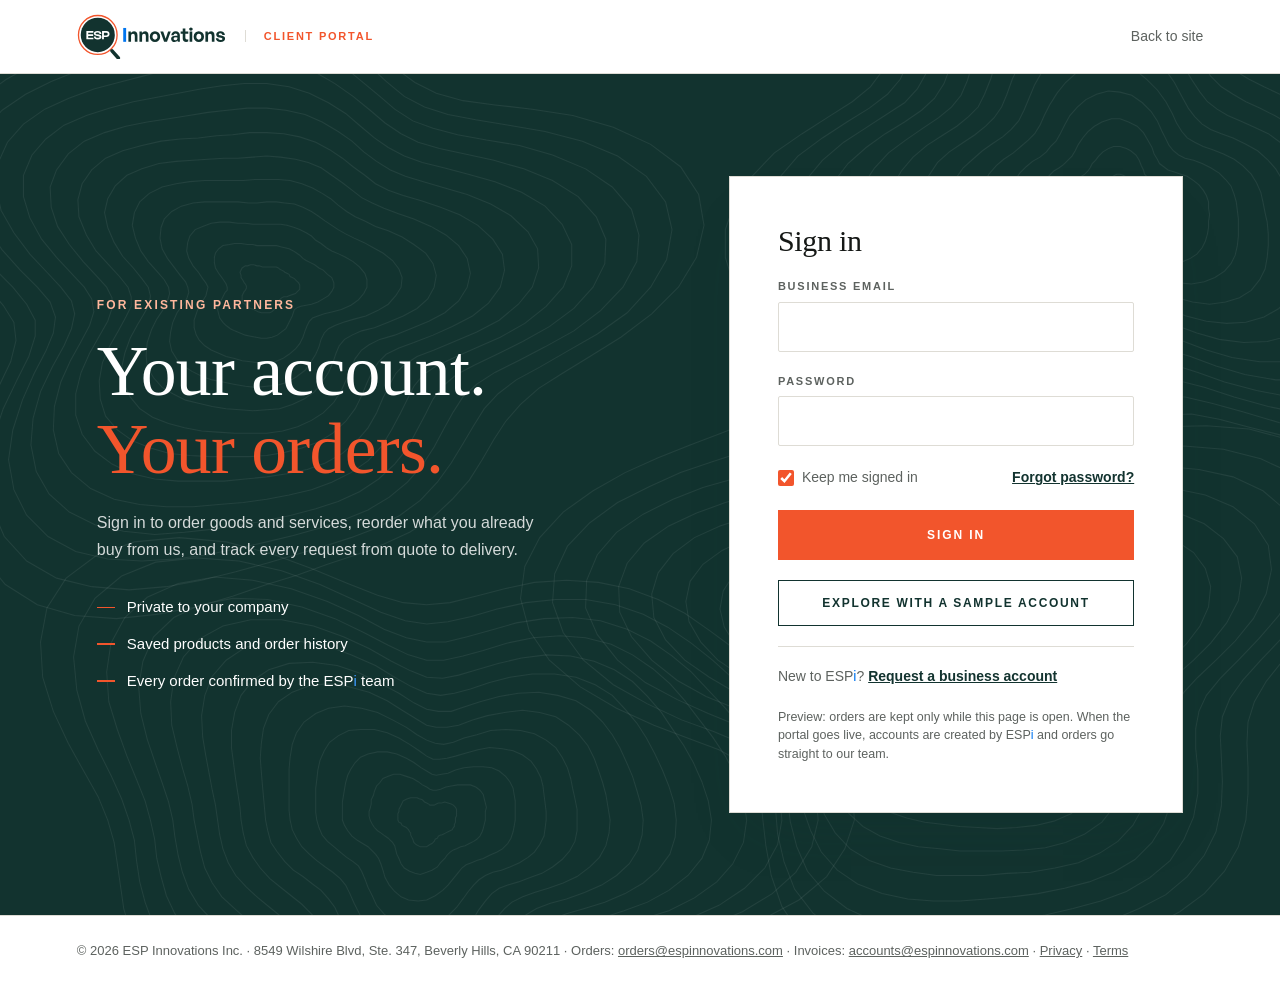
==== portal.html @ 55fbc507 "ESP Innovations Inc. website" ====
<!doctype html>
<html lang="en">
<head>
<meta charset="utf-8">
<meta name="viewport" content="width=device-width, initial-scale=1">
<title>Client Portal — ESP Innovations Inc.</title>
<meta name="description" content="Sign in to your ESP Innovations business account to place orders for goods and services and reorder products you already buy.">
<meta name="robots" content="noindex">
<link rel="preconnect" href="https://api.fontshare.com" crossorigin>
<link href="https://api.fontshare.com/v2/css?f[]=zodiak@400,700&f[]=switzer@400,500,600&display=swap" rel="stylesheet">
<link rel="stylesheet" href="style.css">
<link rel="stylesheet" href="portal.css">
<link rel="icon" type="image/svg+xml" href="assets/brand/icon.svg">
</head>
<body class="pp">
<a class="skip" href="#pp-main">Skip to content</a>

<header class="pp-header">
  <a href="index.html" class="brand" aria-label="ESP Innovations Inc. home"><img src="assets/brand/logo-dark.svg" alt="ESP Innovations" width="160" height="50"></a>
  <span class="pp-badge">Client portal</span>
  <div class="pp-head-right">
    <span class="pp-who" id="pp-who" hidden></span>
    <a href="index.html" class="pp-back">Back to site</a>
    <button type="button" class="pp-signout" id="pp-signout" hidden>Sign out</button>
  </div>
</header>

<main id="pp-main">

<!-- SIGN IN -->
<section class="pp-auth topo" id="pp-auth" hidden>
  <div class="pp-auth-inner">
    <div class="pp-auth-copy">
      <p class="eyebrow light">For existing partners</p>
      <h1>Your account.<br><em>Your orders.</em></h1>
      <p>Sign in to order goods and services, reorder what you already buy from us, and track every request from quote to delivery.</p>
      <ul class="pp-auth-ticks">
        <li>Private to your company</li><li>Saved products and order history</li><li><span>Every order confirmed by the <span class="espi">ESP<span>i</span></span> team</span></li>
      </ul>
    </div>
    <form class="portal-card" id="pp-signin" novalidate>
      <h2 class="pp-card-title">Sign in</h2>
      <div class="pfield"><label for="pp-email">Business email</label><input id="pp-email" type="email" autocomplete="username" required></div>
      <div class="pfield"><label for="pp-pass">Password</label><input id="pp-pass" type="password" autocomplete="current-password" required></div>
      <div class="pc-row"><label class="pc-check"><input type="checkbox" checked> Keep me signed in</label><a href="mailto:orders@espinnovations.com?subject=Client%20portal%20password%20reset">Forgot password?</a></div>
      <button class="btn pc-btn" type="submit">Sign in</button>
      <p class="form-status pc-status" role="status" aria-live="polite"></p>
      <button type="button" class="pp-demo" id="pp-demo">Explore with a sample account</button>
      <p class="pc-new">New to <span class="espi">ESP<span>i</span></span>? <a href="index.html#contact">Request a business account</a></p>
      <p class="pp-note">Preview: orders are kept only while this page is open. When the portal goes live, accounts are created by <span class="espi">ESP<span>i</span></span> and orders go straight to our team.</p>
    </form>
  </div>
</section>

<!-- DASHBOARD -->
<div class="pp-app" id="pp-app" hidden>
  <nav class="pp-tabs" aria-label="Portal sections">
    <button type="button" data-tab="overview" aria-current="page">Overview</button>
    <button type="button" data-tab="order">New order</button>
    <button type="button" data-tab="reorder">Reorder</button>
    <button type="button" data-tab="history">Order history</button>
    <button type="button" data-tab="account">Company profile</button>
    <button type="button" data-tab="payment">Payment methods</button>
    <button type="button" data-tab="cart" class="pp-cart-tab">Order request <span class="pp-count" id="pp-count">0</span></button>
  </nav>

  <div class="pp-panels">
    <!-- OVERVIEW -->
    <section class="pp-panel" data-panel="overview">
      <p class="eyebrow">Welcome back</p>
      <h1 class="pp-h" id="pp-hello">Hello.</h1>
      <p class="pp-sub" id="pp-sample-note" hidden>You&rsquo;re viewing a sample account. The company, orders and statuses are examples to show how the portal works.</p>
      <div class="pp-stats">
        <div><span id="st-open">0</span><p>Open orders</p></div>
        <div><span id="st-total">0</span><p>Orders placed</p></div>
        <div><span id="st-items">0</span><p>Products on file</p></div>
      </div>
      <div class="pp-quick">
        <button type="button" class="pp-q" data-go="order"><b>Place a new order</b><span>Goods and services</span></button>
        <button type="button" class="pp-q" data-go="reorder"><b>Reorder products</b><span>From what you already buy</span></button>
        <button type="button" class="pp-q" data-go="history"><b>Track orders</b><span>Status from quote to delivery</span></button>
        <button type="button" class="pp-q" data-go="payment"><b>Payment methods</b><span>Cards, ACH, net terms, wire</span></button>
      </div>
      <h2 class="pp-h2">Recent orders</h2>
      <div id="pp-recent"></div>
    </section>

    <!-- NEW ORDER -->
    <section class="pp-panel" data-panel="order" hidden>
      <p class="eyebrow">New order</p>
      <h1 class="pp-h">Order goods &amp; services</h1>
      <p class="pp-sub">Add items to your order request. Pricing is quoted to your account for each order, so you&rsquo;ll get a confirmed quote before anything goes into production.</p>
      <div class="pp-filter" role="tablist" aria-label="Catalog">
        <button type="button" role="tab" data-cat="goods" aria-selected="true">Goods</button>
        <button type="button" role="tab" data-cat="services" aria-selected="false">Services</button>
      </div>
      <div class="pp-catalog" id="pp-catalog"></div>
    </section>

    <!-- REORDER -->
    <section class="pp-panel" data-panel="reorder" hidden>
      <p class="eyebrow">Reorder</p>
      <h1 class="pp-h">Products you buy from us</h1>
      <p class="pp-sub">Everything you&rsquo;ve ordered before, with your last quantity and options. Adjust the quantity and add it to a new order request.</p>
      <div id="pp-reorder"></div>
    </section>

    <!-- HISTORY -->
    <section class="pp-panel" data-panel="history" hidden>
      <p class="eyebrow">Order history</p>
      <h1 class="pp-h">Your orders</h1>
      <p class="pp-sub">Repeat any past order in one click, then review it before sending.</p>
      <div id="pp-history"></div>
    </section>

    <!-- ACCOUNT -->
    <section class="pp-panel" data-panel="account" hidden>
      <p class="eyebrow">Company profile</p>
      <h1 class="pp-h">Account details</h1>
      <p class="pp-sub">Used on every order request. Only your company and the <span class="espi">ESP<span>i</span></span> team can see this.</p>
      <form class="pp-form" id="pp-profile" novalidate>
        <div class="pfield"><label for="pf-company">Company name</label><input id="pf-company" autocomplete="organization" required></div>
        <div class="pfield"><label for="pf-contact">Contact name</label><input id="pf-contact" autocomplete="name"></div>
        <div class="pfield"><label for="pf-email">Email</label><input id="pf-email" type="email" autocomplete="email" required></div>
        <div class="pfield"><label for="pf-phone">Phone</label><input id="pf-phone" type="tel" autocomplete="tel"></div>
        <div class="pfield pf-wide"><label for="pf-ship">Ship-to address</label><textarea id="pf-ship" rows="3" autocomplete="street-address"></textarea></div>
        <div class="pfield pf-wide"><label for="pf-bill">Billing notes (terms, PO requirements)</label><textarea id="pf-bill" rows="2"></textarea></div>
        <button class="btn" type="submit">Save profile</button>
        <p class="form-status pp-ok" role="status" aria-live="polite"></p>
      </form>
    </section>


    <!-- PAYMENT METHODS -->
    <section class="pp-panel" data-panel="payment" hidden>
      <p class="eyebrow">Payment methods</p>
      <h1 class="pp-h">How your company pays</h1>
      <p class="pp-sub">Save the payment methods your company uses, choose a default, and pick one each time you place an order. Nothing is charged when you send an order request; we charge or invoice only after you approve the quote.</p>
      <div class="pm-secure" role="note">
        <svg viewBox="0 0 24 24" width="22" height="22" aria-hidden="true"><path d="M6 10V7a6 6 0 0 1 12 0v3M5 10h14v11H5z" fill="none" stroke="currentColor" stroke-width="1.6"/></svg>
        <p><b>Secure by design.</b> Card and bank details are encrypted and stored by a PCI-compliant payment processor, not on <span class="espi">ESP<span>i</span></span>&rsquo;s servers. Only the last four digits are ever shown, and your security code is never stored.</p>
      </div>
      <div id="pm-list" class="pm-list"></div>

      <h2 class="pp-h2">Add a payment method</h2>
      <div class="pm-types" role="tablist" aria-label="Payment type">
        <button type="button" role="tab" data-pmtype="card" aria-selected="true">Company card</button>
        <button type="button" role="tab" data-pmtype="ach" aria-selected="false">Bank account (ACH)</button>
        <button type="button" role="tab" data-pmtype="terms" aria-selected="false">Net terms (invoice)</button>
        <button type="button" role="tab" data-pmtype="wire" aria-selected="false">Wire transfer</button>
      </div>

      <form class="pp-form pm-form" id="pm-card" data-pmtype="card" novalidate>
        <div class="pfield pf-wide"><label for="cc-name">Name on card</label><input id="cc-name" autocomplete="cc-name" required></div>
        <div class="pfield pf-wide"><label for="cc-num">Card number</label><input id="cc-num" inputmode="numeric" autocomplete="cc-number" placeholder="1234 1234 1234 1234" maxlength="23" required><span class="pm-brand" id="cc-brand" aria-live="polite"></span></div>
        <div class="pfield"><label for="cc-exp">Expiry (MM/YY)</label><input id="cc-exp" inputmode="numeric" autocomplete="cc-exp" placeholder="MM/YY" maxlength="5" required></div>
        <div class="pfield"><label for="cc-cvc">Security code</label><input id="cc-cvc" inputmode="numeric" autocomplete="cc-csc" placeholder="CVC" maxlength="4" required></div>
        <div class="pfield"><label for="cc-zip">Billing ZIP code</label><input id="cc-zip" inputmode="numeric" autocomplete="postal-code" maxlength="10" required></div>
        <div class="pfield"><label for="cc-label">Nickname (optional)</label><input id="cc-label" placeholder="e.g. Purchasing card"></div>
        <label class="pm-check pf-wide"><input type="checkbox" id="cc-default"> Make this the default for new orders</label>
        <button class="btn" type="submit">Save card</button>
        <p class="form-status pp-ok" role="status" aria-live="polite"></p>
      </form>

      <form class="pp-form pm-form" id="pm-ach" data-pmtype="ach" novalidate hidden>
        <div class="pfield pf-wide"><label for="ach-holder">Account holder (company name)</label><input id="ach-holder" autocomplete="organization" required></div>
        <div class="pfield"><label for="ach-bank">Bank name</label><input id="ach-bank" required></div>
        <div class="pfield"><label for="ach-type">Account type</label><select id="ach-type"><option>Business checking</option><option>Business savings</option></select></div>
        <div class="pfield"><label for="ach-routing">Routing number</label><input id="ach-routing" inputmode="numeric" maxlength="9" placeholder="9 digits" required></div>
        <div class="pfield"><label for="ach-acct">Account number</label><input id="ach-acct" inputmode="numeric" maxlength="17" required></div>
        <label class="pm-check pf-wide"><input type="checkbox" id="ach-auth" required> I&rsquo;m authorized to use this account, and I authorize ESP Innovations Inc. to debit it for orders I approve.</label>
        <label class="pm-check pf-wide"><input type="checkbox" id="ach-default"> Make this the default for new orders</label>
        <button class="btn" type="submit">Save bank account</button>
        <p class="form-status pp-ok" role="status" aria-live="polite"></p>
      </form>

      <form class="pp-form pm-form" id="pm-terms" data-pmtype="terms" novalidate hidden>
        <p class="pp-fine">Ask to be invoiced on payment terms. Our accounts team reviews each request and confirms the terms with you in writing.</p>
        <div class="pfield"><label for="nt-ap">Accounts payable email</label><input id="nt-ap" type="email" autocomplete="email" required></div>
        <div class="pfield"><label for="nt-terms">Terms requested</label><select id="nt-terms"><option>Net 15</option><option>Net 30</option><option>Net 45</option><option>Net 60</option></select></div>
        <div class="pfield"><label for="nt-tax">Tax ID / EIN (optional)</label><input id="nt-tax"></div>
        <div class="pfield"><label for="nt-po">PO required on invoices?</label><select id="nt-po"><option>Yes</option><option>No</option></select></div>
        <button class="btn" type="submit">Request net terms</button>
        <p class="form-status pp-ok" role="status" aria-live="polite"></p>
      </form>

      <form class="pp-form pm-form" id="pm-wire" data-pmtype="wire" novalidate hidden>
        <p class="pp-fine">Pay each order by bank wire. We send verified wire instructions with your invoice; we never change wire details by email, so always confirm with us by phone before sending funds to new instructions.</p>
        <div class="pfield pf-wide"><label for="wr-ap">Remittance contact email</label><input id="wr-ap" type="email" autocomplete="email" required></div>
        <label class="pm-check pf-wide"><input type="checkbox" id="wr-default"> Make this the default for new orders</label>
        <button class="btn" type="submit">Save wire transfer</button>
        <p class="form-status pp-ok" role="status" aria-live="polite"></p>
      </form>
      <p class="pp-fine pm-preview-note">Preview portal: card and bank numbers you enter here are checked in your browser and then discarded. Only the type and last four digits are kept, and only until you sign out.</p>
    </section>

    <!-- CART -->
    <section class="pp-panel" data-panel="cart" hidden>
      <p class="eyebrow">Order request</p>
      <h1 class="pp-h">Review &amp; send</h1>
      <div id="pp-cart"></div>
      <form class="pp-form" id="pp-checkout" novalidate hidden>
        <div class="pfield"><label for="ck-po">Your PO number (optional)</label><input id="ck-po"></div>
        <div class="pfield"><label for="ck-date">Requested delivery date</label><input id="ck-date" type="date"></div>
        <div class="pfield pf-wide"><label for="ck-ship">Ship to</label><textarea id="ck-ship" rows="3"></textarea></div>
        <fieldset class="pf-wide pm-pick"><legend>Payment method</legend><div id="ck-pay"></div></fieldset>
        <div class="pfield pf-wide"><label for="ck-notes">Notes for the <span class="espi">ESP<span>i</span></span> team</label><textarea id="ck-notes" rows="3" placeholder="Packaging, branding, timing, certifications needed&hellip;"></textarea></div>
        <button class="btn" type="submit">Send order request</button>
        <p class="pp-fine">The <span class="espi">ESP<span>i</span></span> team reviews every request and replies with a confirmed quote and timeline. Your payment method is used only after you approve the quote. Your email app will open so the request also reaches orders@espinnovations.com.</p>
      </form>
    </section>
  </div>
</div>

</main>

<div class="pp-toast" id="pp-toast" role="status" aria-live="polite"></div>

<footer class="pp-foot">
  <p>&copy; <span id="year">2026</span> ESP Innovations Inc. &middot; 8549 Wilshire Blvd, Ste. 347, Beverly Hills, CA 90211 &middot; Orders: <a href="mailto:orders@espinnovations.com">orders@espinnovations.com</a> &middot; Invoices: <a href="mailto:accounts@espinnovations.com">accounts@espinnovations.com</a> &middot; <a href="privacy.html">Privacy</a> &middot; <a href="terms.html">Terms</a></p>
</footer>

<script src="portal.js" defer></script>
</body>
</html>
---- style.css ----
:root{
  --green:#12332f; --green-2:#0d2724; --ochre:#8a6a1f; --accent:#f2552c; --accent-ink:#d9431d;
  --ink:#151816; --muted:#5d625f; --paper:#f4f3ef; --white:#fff; --line:#dedcd5;
  --serif:'Zodiak', Georgia, serif; --sans:'Switzer', 'Helvetica Neue', Arial, sans-serif;
  --gut:clamp(20px,6vw,96px); --pad:clamp(72px,10vw,150px);
}
*{box-sizing:border-box;margin:0;padding:0}
html{scroll-behavior:smooth}
body{font-family:var(--sans);font-size:16px;line-height:1.65;color:var(--ink);background:var(--white);-webkit-font-smoothing:antialiased;overflow-x:hidden}
img{display:block;max-width:100%;height:auto}
a{color:inherit}
h1,h2,h3{font-family:var(--serif);font-weight:400;line-height:1.08;letter-spacing:-.01em}
em{font-style:normal;color:var(--accent)}
.skip{position:absolute;left:-999px;top:0;background:var(--accent);color:#fff;padding:10px 16px;z-index:200}
.skip:focus{left:10px}
:focus-visible{outline:2px solid var(--accent);outline-offset:3px}
.wrap{max-width:1240px;margin:0 auto;padding:0 var(--gut)}
.eyebrow{font-size:12px;font-weight:600;letter-spacing:.18em;text-transform:uppercase;color:var(--accent);margin-bottom:18px}
.eyebrow.light{color:#ffb79c}
.eyebrow.center{text-align:center}
.ghost-num{font-family:var(--sans);font-weight:600;font-size:clamp(90px,14vw,200px);line-height:.8;color:rgba(0,0,0,.05);position:absolute;pointer-events:none;user-select:none}
.ghost-num.light{color:rgba(255,255,255,.06)}
.topo{background-color:var(--green);background-image:url(assets/topo.svg);background-size:cover;color:#fff}
.topo-ochre{background-color:var(--ochre)}

/* header */
.site-header{position:fixed;inset:0 0 auto 0;z-index:60;display:flex;align-items:center;justify-content:space-between;gap:24px;padding:22px var(--gut);color:#fff;transition:background .3s, padding .3s, color .3s}
.site-header.scrolled{background:rgba(255,255,255,.96);color:var(--ink);padding-top:14px;padding-bottom:14px;box-shadow:0 1px 0 var(--line)}
.site-header.menu-open{background:transparent;color:#fff;box-shadow:none}
.brand{display:flex;align-items:center;gap:12px;text-decoration:none}
.brand-mark{font-family:var(--serif);font-weight:700;font-size:30px;color:var(--accent);letter-spacing:-.02em;line-height:1}
.brand-sub{font-size:11px;line-height:1.3;letter-spacing:.02em;opacity:.85}
.header-meta{font-size:12px;letter-spacing:.06em;opacity:.8;margin-right:auto;margin-left:clamp(16px,5vw,80px)}
.menu-btn{background:none;border:0;color:inherit;font:600 12px var(--sans);letter-spacing:.18em;text-transform:uppercase;display:flex;align-items:center;gap:12px;cursor:pointer;min-height:44px;padding:0 4px}
.menu-btn i{width:22px;height:10px;border-top:1.5px solid currentColor;border-bottom:1.5px solid currentColor;transition:transform .3s}
.menu-btn[aria-expanded=true] i{transform:scaleX(.6)}

/* menu overlay */
.menu{position:fixed;inset:0;z-index:55;background:var(--green-2) url(assets/topo.svg) center/cover;color:#fff;display:flex;flex-direction:column;justify-content:center;padding:100px var(--gut) 40px;opacity:0;transition:opacity .35s}
.menu[hidden]{display:none}
.menu.open{opacity:1}
.menu ol{list-style:none}
.menu li a{display:flex;align-items:baseline;gap:20px;font-family:var(--serif);font-size:clamp(36px,6vw,72px);line-height:1.2;text-decoration:none;transition:color .2s, transform .3s}
.menu li a:hover{color:var(--accent);transform:translateX(8px)}
.menu small{font:600 12px var(--sans);letter-spacing:.1em;opacity:.6}
.menu-foot{margin-top:48px;font-size:14px;opacity:.7;max-width:420px}

/* rail + dots */
.rail{position:fixed;left:calc(var(--gut) / 2 - 8px);top:50%;transform:translate(-50%,-50%) rotate(-90deg);font-size:10px;letter-spacing:.24em;text-transform:uppercase;z-index:40;color:#fff;mix-blend-mode:difference;white-space:nowrap;opacity:.7}
.dots{position:fixed;right:calc(var(--gut) / 2 - 3px);top:50%;transform:translateY(-50%);list-style:none;display:flex;flex-direction:column;gap:12px;z-index:40;mix-blend-mode:difference}
.dots li{width:6px;height:6px;border-radius:50%;background:#fff;opacity:.4;transition:opacity .3s, transform .3s}
.dots li.on{opacity:1;transform:scale(1.4)}

/* hero */
.hero{position:relative;min-height:100vh;min-height:100svh;display:flex;flex-direction:column;justify-content:center;overflow:hidden}
.hero-inner{position:relative;max-width:1240px;margin:0 auto;width:100%;padding:120px var(--gut) 90px;display:grid;grid-template-columns:1.1fr .9fr;align-items:center;gap:40px}
.hero .ghost-num{top:110px;left:calc(var(--gut) - 10px);font-size:14px;color:#fff;font-weight:600;letter-spacing:.1em}
.hero h1{font-size:clamp(42px,6.2vw,92px);line-height:1.02}
.kicker{margin-top:28px;font-size:12px;font-weight:600;letter-spacing:.18em;text-transform:uppercase}
.hero-text{margin-top:14px;max-width:440px;font-size:15px;opacity:.78}
.circle-btn{margin-top:36px;display:inline-grid;place-items:center;width:52px;height:52px;border:1.5px solid var(--accent);border-radius:50%;color:var(--accent);transition:background .25s,color .25s}
.circle-btn:hover{background:var(--accent);color:#fff}
.hero-figure{position:relative;justify-self:center}
.hero-figure img{position:relative;width:min(520px,100%);filter:drop-shadow(0 40px 60px rgba(0,0,0,.45));animation:float 7s ease-in-out infinite}
.hero-ring{position:absolute;inset:8% 4%;border:1px solid rgba(255,255,255,.14);border-radius:50%}
@keyframes float{50%{transform:translateY(-14px) rotate(-1.5deg)}}
.hero-foot{position:absolute;left:0;right:0;bottom:28px;padding:0 var(--gut);display:flex;align-items:center;gap:20px;font-size:11px;letter-spacing:.16em;text-transform:uppercase;opacity:.7;max-width:1240px;margin:0 auto}
.hero-line{flex:1;max-width:220px;height:1px;background:rgba(255,255,255,.25);position:relative;overflow:hidden}
.hero-line i{position:absolute;inset:0;width:30%;background:var(--accent);animation:line 2.6s ease-in-out infinite}
@keyframes line{0%{transform:translateX(-100%)}100%{transform:translateX(340%)}}
.hero-foot span:last-child{margin-left:auto}

/* about */
.about{padding:var(--pad) 0;background:var(--white)}
.about-head{max-width:760px;margin:0 auto var(--pad);text-align:center}
.about-head h2{font-size:clamp(32px,4vw,52px)}
.lede{margin:24px auto 0;color:var(--muted);max-width:600px}
.letter-grid{display:grid;grid-template-columns:repeat(4,1fr);gap:clamp(24px,3vw,48px);margin-top:28px}
.letter-card{text-align:center}
.big-letter{display:block;font-family:var(--serif);font-weight:700;font-size:clamp(110px,12vw,170px);line-height:1;background:var(--img) center/cover, var(--ink);-webkit-background-clip:text;background-clip:text;color:transparent;transition:transform .5s}
.letter-card:hover .big-letter{transform:translateY(-6px)}
.letter-card h3{font-family:var(--sans);font-weight:600;font-size:15px;letter-spacing:.14em;text-transform:uppercase;color:var(--accent);margin:14px 0 10px}
.letter-card p{font-size:15px;color:var(--muted);max-width:260px;margin:0 auto}

/* bleed */
.bleed{position:relative;height:clamp(420px,70vh,720px);overflow:hidden;background:var(--green-2)}
.bleed img{width:100%;height:120%;object-fit:cover;position:absolute;top:-10%;will-change:transform}
.bleed-overlay{position:absolute;inset:0;background:linear-gradient(90deg,rgba(10,22,20,.82) 0%,rgba(10,22,20,.35) 65%,rgba(10,22,20,.1));display:flex;align-items:center;padding:0 var(--gut);color:#fff}
.bleed .ghost-num{top:40px;left:var(--gut)}
.bleed blockquote{max-width:620px;position:relative}
.bleed blockquote p{font-family:var(--serif);font-size:clamp(28px,3.6vw,48px);line-height:1.15}
.bleed cite{display:block;margin-top:20px;font-style:normal;font-size:12px;letter-spacing:.16em;text-transform:uppercase;opacity:.75}

/* finds */
.finds{position:relative;padding:var(--pad) 0}
.finds-head{max-width:560px;margin-bottom:56px}
.finds-head h2{font-size:clamp(32px,4vw,52px)}
.finds-head p:last-child{margin-top:16px;opacity:.9}
.finds .eyebrow{color:#fff}
.find-list{list-style:none;display:grid;grid-template-columns:repeat(3,1fr);gap:44px 40px}
.find-list a{display:block;text-decoration:none}
.find-name{font-family:var(--serif);font-size:clamp(30px,3.4vw,46px);line-height:1.1;text-decoration:underline;text-decoration-thickness:1.5px;text-underline-offset:8px;text-decoration-color:rgba(255,255,255,.0);transition:text-decoration-color .3s}
.find-list a:hover .find-name,.find-list a:focus-visible .find-name{text-decoration-color:#fff}
.find-meta{display:block;margin-top:10px;font-size:11px;font-weight:600;letter-spacing:.14em;text-transform:uppercase;opacity:.85}
.find-list img{display:none}
.more-link{display:inline-block;margin-top:64px;font-size:12px;font-weight:600;letter-spacing:.16em;text-transform:uppercase;text-decoration:none;border-bottom:1px solid currentColor;padding-bottom:4px}
.cursor-img{position:fixed;left:0;top:0;width:300px;height:220px;pointer-events:none;z-index:30;opacity:0;transform:translate(-50%,-50%) scale(.9);transition:opacity .25s, transform .25s;overflow:hidden;box-shadow:0 30px 60px rgba(0,0,0,.35)}
.cursor-img.show{opacity:1;transform:translate(-50%,-50%) scale(1)}
.cursor-img img{width:100%;height:100%;object-fit:cover}

/* regions */
.regions{padding:var(--pad) 0;background:var(--paper)}
.regions-head{display:flex;justify-content:space-between;align-items:end;gap:24px;margin-bottom:56px}
.regions-head h2{font-size:clamp(32px,4vw,52px);max-width:560px}
.region-list{list-style:none;display:grid;grid-template-columns:repeat(5,1fr);border-top:1px solid var(--line)}
.region-list li{padding:28px 22px 8px 0;border-right:1px solid var(--line);margin-right:22px}
.region-list li:last-child{border-right:0;margin-right:0}
.r-num{display:block;font-weight:600;font-size:56px;line-height:1;color:rgba(0,0,0,.07);margin-bottom:18px}
.region-list h3{font-size:24px;margin-bottom:10px}
.region-list p{font-size:14px;color:var(--muted)}

/* split */
.split{display:grid;grid-template-columns:1fr 1fr;min-height:620px;background:var(--white)}
.split-img img{width:100%;height:100%;object-fit:cover}
.split-copy{position:relative;padding:var(--pad) var(--gut);display:flex;flex-direction:column;justify-content:center}
.split-copy .ghost-num{top:40px;right:var(--gut)}
.split-copy h2{font-size:clamp(32px,4vw,52px);margin-bottom:18px}
.split-copy>p:not(.eyebrow):not(.ghost-num){color:var(--muted);max-width:440px}
.ticks{list-style:none;margin-top:28px;border-top:1px solid var(--line);max-width:440px}
.ticks li{padding:14px 0 14px 30px;border-bottom:1px solid var(--line);position:relative;font-size:15px}
.ticks li::before{content:"";position:absolute;left:0;top:50%;width:16px;height:1.5px;background:var(--accent)}

/* who */
.who{padding:var(--pad) 0;background:var(--white);border-top:1px solid var(--line)}
.who-grid{display:grid;grid-template-columns:1fr 1fr;gap:0}
.who-grid article{padding:0 clamp(24px,4vw,64px)}
.who-grid article:first-child{padding-left:0;border-right:1px solid var(--line)}
.who-grid h3{font-size:clamp(26px,2.8vw,36px);margin-bottom:14px}
.who-grid p:last-child{color:var(--muted)}

/* contact */
.contact{position:relative;padding:var(--pad) 0}
.contact-grid{display:grid;grid-template-columns:1fr 1fr;gap:clamp(40px,6vw,100px);align-items:start;position:relative}
.contact .ghost-num{top:-60px;left:-10px}
.contact h2{font-size:clamp(34px,4.4vw,58px)}
.contact-text{margin-top:20px;opacity:.8;max-width:420px}
.form{display:grid;gap:22px}
.field{display:grid;gap:6px}
.field label{font-size:11px;font-weight:600;letter-spacing:.16em;text-transform:uppercase;opacity:.8}
.field input,.field select,.field textarea{font:inherit;color:#fff;background:transparent;border:0;border-bottom:1px solid rgba(255,255,255,.35);padding:10px 0;min-height:44px;border-radius:0;transition:border-color .2s}
.field select option{color:var(--ink)}
.field input:focus,.field select:focus,.field textarea:focus{outline:none;border-bottom-color:var(--accent)}
.field.err input,.field.err textarea{border-bottom-color:#ff8a6b}
.btn{justify-self:start;background:var(--accent);color:#fff;border:0;font:600 12px var(--sans);letter-spacing:.16em;text-transform:uppercase;padding:18px 34px;min-height:44px;cursor:pointer;transition:background .2s}
.btn:hover{background:var(--accent-ink)}
.form-status{font-size:14px;min-height:1.4em;color:#ffcfbd}

/* footer */
.footer{background:var(--green-2);color:#fff;padding:48px 0}
.footer-grid{display:flex;flex-wrap:wrap;align-items:center;justify-content:space-between;gap:24px;font-size:13px}
.footer nav{display:flex;flex-wrap:wrap;gap:8px 26px}
.footer nav a{text-decoration:none;opacity:.8}
.footer nav a:hover{opacity:1;color:var(--accent)}
.footer p{opacity:.6}

/* reveal */
.reveal{opacity:0;transform:translateY(28px);transition:opacity .8s ease, transform .8s ease}
.reveal.in{opacity:1;transform:none}


/* lifecycle */
.lifecycle{padding:var(--pad) 0;background:var(--paper)}
.life-head{max-width:820px;margin:0 auto 64px;text-align:center}
.life-head h2{font-size:clamp(32px,4vw,52px)}
.life-head .lede{max-width:680px}
.life-steps{list-style:none;display:grid;grid-template-columns:repeat(4,1fr);border-top:1px solid var(--ink)}
.life-steps li{padding:28px 24px 8px 0;margin-right:24px;border-right:1px solid var(--line);position:relative}
.life-steps li:last-child{border-right:0;margin-right:0}
.life-steps li::before{content:"";position:absolute;top:-5px;left:0;width:9px;height:9px;border-radius:50%;background:var(--accent)}
.life-num{display:block;font-size:12px;font-weight:600;letter-spacing:.14em;color:var(--accent);margin-bottom:14px}
.life-steps h3{font-size:clamp(22px,2vw,27px);margin-bottom:10px}
.life-steps p{font-size:15px;color:var(--muted)}
@media (max-width:1000px){.life-steps{grid-template-columns:repeat(2,1fr);row-gap:32px}.life-steps li:nth-child(2){border-right:0;margin-right:0}}
@media (max-width:760px){.life-steps{grid-template-columns:1fr;border-top:0}.life-steps li{border-right:0;margin-right:0;border-top:1px solid var(--ink);padding-top:24px}}


/* track record */
.work{padding:var(--pad) 0;background:var(--white);border-top:1px solid var(--line)}
.work-head{display:grid;grid-template-columns:1.1fr .9fr;gap:40px;align-items:end;margin-bottom:56px}
.work-head h2{font-size:clamp(32px,4vw,52px)}
.work-head > p{color:var(--muted)}
.work-grid{list-style:none;display:grid;grid-template-columns:repeat(3,1fr);gap:48px clamp(20px,2.6vw,36px)}
.work-card h3{font-size:clamp(22px,2vw,27px);margin:6px 0 10px}
.work-card > p:not(.work-tag){font-size:15px;color:var(--muted)}
.work-img{aspect-ratio:4/3;background:#fff;border:1px solid var(--line);overflow:hidden;margin-bottom:20px}
.work-img img{width:100%;height:100%;transition:transform .6s ease}
.work-img.contain img{object-fit:contain;padding:6%}
.work-img.cover img{object-fit:cover}
.work-card:hover .work-img img{transform:scale(1.04)}
.work-tag{font-size:11px;font-weight:600;letter-spacing:.14em;text-transform:uppercase;color:var(--accent)}
.work-specs{list-style:none;margin-top:14px;border-top:1px solid var(--line)}
.work-specs li{font-size:13px;padding:8px 0;border-bottom:1px solid var(--line);color:var(--ink)}
.floor{margin-top:var(--pad);padding-top:48px;border-top:1px solid var(--line)}
.floor-head{display:flex;justify-content:space-between;align-items:baseline;gap:24px;margin-bottom:24px}
.floor-head .eyebrow{margin:0}
.floor-head p:last-child{color:var(--muted);font-size:15px}
.floor-strip{list-style:none;display:grid;grid-template-columns:repeat(5,1fr);gap:16px}
.floor-strip img{width:100%;aspect-ratio:3/4;object-fit:cover;filter:saturate(.9)}
.floor-strip figcaption{font-size:13px;margin-top:10px;color:var(--muted)}
@media (max-width:1000px){.work-grid{grid-template-columns:repeat(2,1fr)}.floor-strip{grid-template-columns:repeat(3,1fr)}.work-head{grid-template-columns:1fr}}
@media (max-width:760px){.work-grid{grid-template-columns:1fr}.floor-strip{grid-template-columns:repeat(2,1fr)}.floor-head{flex-direction:column}}

@media (max-width:1000px){
  .letter-grid{grid-template-columns:repeat(2,1fr);row-gap:56px}
  .find-list{grid-template-columns:repeat(2,1fr)}
  .region-list{grid-template-columns:repeat(2,1fr)}
  .region-list li{border-right:0;margin-right:0;border-bottom:1px solid var(--line);padding-right:16px}
  .split{grid-template-columns:1fr}
  .split-img{height:360px}
}
@media (max-width:760px){
  .header-meta,.rail,.dots{display:none}
  .hero-inner{grid-template-columns:1fr;padding-top:110px;padding-bottom:110px;gap:10px}
  .hero-figure{order:-1;max-width:260px}
  .hero .ghost-num{display:none}
  .hero-foot span:last-child{display:none}
  .letter-grid{grid-template-columns:1fr 1fr;gap:40px 18px}
  .letter-card p{font-size:14px}
  .find-list{grid-template-columns:1fr;gap:32px}
  .find-list img{display:block;margin-top:16px;width:100%;aspect-ratio:16/10;object-fit:cover}
  .cursor-img{display:none}
  .bleed-overlay{background:rgba(10,22,20,.68)}
  .regions-head{display:block}
  .region-list{grid-template-columns:1fr}
  .who-grid{grid-template-columns:1fr;gap:48px}
  .who-grid article{padding:0}
  .who-grid article:first-child{border-right:0;border-bottom:1px solid var(--line);padding-bottom:48px}
  .contact-grid{grid-template-columns:1fr}
  .footer-grid{flex-direction:column;align-items:flex-start}
}
@media (prefers-reduced-motion:reduce){
  *,*::before,*::after{animation:none!important;transition:none!important;scroll-behavior:auto!important}
  .reveal{opacity:1;transform:none}
}

/* product cards + modal */
.work-open{all:unset;display:block;width:100%;cursor:pointer;box-sizing:border-box}
.work-open:focus-visible{outline:2px solid var(--accent);outline-offset:6px}
.work-open > p:not(.work-tag){font-size:15px;color:var(--muted)}
.work-open h3{font-size:clamp(22px,2vw,27px);margin:6px 0 10px}
.work-open:hover .work-img img{transform:scale(1.04)}
.work-img{position:relative}
.work-year{position:absolute;left:0;top:0;background:var(--accent);color:#fff;font:600 11px var(--sans);letter-spacing:.14em;text-transform:uppercase;padding:8px 12px}
.work-count{position:absolute;right:10px;bottom:10px;background:rgba(13,39,36,.82);color:#fff;font:500 11px var(--sans);letter-spacing:.08em;padding:5px 9px}
.work-more{display:inline-block;margin-top:16px;font:600 12px var(--sans);letter-spacing:.14em;text-transform:uppercase;color:var(--ink);border-bottom:1px solid var(--accent);padding-bottom:3px}
.work-open:hover .work-more{color:var(--accent)}
.floor-year{display:inline-block;background:var(--accent);color:#fff;font-weight:600;font-size:11px;letter-spacing:.1em;padding:2px 7px;margin-right:8px}
.pmodal{border:0;padding:0;width:min(1180px,94vw);max-height:92vh;margin:auto;background:var(--paper,#f4f3ef);color:var(--ink);overflow:auto}
.pmodal::backdrop{background:rgba(13,39,36,.78)}
body.modal-open{overflow:hidden}
.pm-close{position:absolute;right:12px;top:10px;z-index:3;width:44px;height:44px;border:0;background:#12332f;color:#fff;font-size:26px;line-height:1;cursor:pointer}
.pm-grid{display:grid;grid-template-columns:1.25fr 1fr}
.pm-gallery{background:#fff;padding:24px;display:flex;flex-direction:column;gap:14px;min-width:0}
.pm-stage{position:relative;height:min(62vh,600px);display:flex;align-items:center;justify-content:center;background:#fff}
.pm-main{max-width:100%;max-height:100%;object-fit:contain}
.pm-nav{position:absolute;top:50%;transform:translateY(-50%);width:44px;height:44px;border:0;background:rgba(18,51,47,.88);color:#fff;font-size:20px;cursor:pointer}
.pm-nav:hover{background:var(--accent)}
.pm-prev{left:0}.pm-next{right:0}
.pm-counter{position:absolute;bottom:0;right:0;font-size:12px;color:var(--muted);background:#fff;padding:4px 8px}
.pm-thumbs{display:flex;gap:8px;overflow-x:auto;padding-bottom:4px}
.pm-thumbs button{flex:0 0 72px;height:72px;padding:0;border:2px solid transparent;background:#f4f3ef;cursor:pointer;opacity:.7}
.pm-thumbs button[aria-current="true"]{border-color:var(--accent);opacity:1}
.pm-thumbs img{width:100%;height:100%;object-fit:cover}
.pm-info{padding:56px 40px 40px}
.pm-year{display:inline-block;background:var(--accent);color:#fff;font:600 12px var(--sans);letter-spacing:.14em;text-transform:uppercase;padding:8px 14px;margin-bottom:18px}
.pm-info h2{font-size:clamp(28px,3vw,40px);margin:6px 0 16px}
.pm-more{color:var(--muted);font-size:16px;margin-bottom:24px}
.pm-details{border-top:1px solid var(--line);margin-bottom:28px}
.pm-details div{display:grid;grid-template-columns:38% 1fr;gap:14px;padding:11px 0;border-bottom:1px solid var(--line);font-size:14px}
.pm-details dt{font-weight:600}
.pm-details dd{margin:0;color:var(--ink)}
@media (max-width:860px){.pm-grid{grid-template-columns:1fr}.pm-stage{height:46vh}.pm-info{padding:28px 22px 32px}.pm-gallery{padding:56px 14px 14px}.pmodal{width:100vw;max-width:100vw;max-height:100dvh;height:100dvh}.pm-details div{grid-template-columns:1fr;gap:2px}.pm-close{position:fixed}}

/* how we work */
.models{padding:var(--pad) 0;background:#12332f;color:#fff}
.models-head{max-width:820px;margin-bottom:56px}
.models-head h2{font-size:clamp(32px,4vw,52px);color:#fff}
.models-head h2 em{color:#f2552c}
.models-grid{display:grid;grid-template-columns:repeat(3,1fr);gap:0;border-top:1px solid rgba(255,255,255,.35)}
.models-grid article{padding:32px clamp(20px,2.4vw,36px) 8px 0;margin-right:clamp(20px,2.4vw,36px);border-right:1px solid rgba(255,255,255,.18)}
.models-grid article:last-child{border-right:0;margin-right:0}
.models-num{display:block;font-size:12px;font-weight:600;letter-spacing:.14em;color:#f2552c;margin-bottom:14px}
.models-grid h3{font-size:clamp(22px,2vw,28px);color:#fff;margin-bottom:12px}
.models-grid p{font-size:15px;color:rgba(255,255,255,.78)}
.models-grid ul{list-style:none;margin-top:18px;border-top:1px solid rgba(255,255,255,.18)}
.models-grid li{font-size:14px;padding:9px 0;border-bottom:1px solid rgba(255,255,255,.18);color:#fff}
.letter-grid{grid-template-columns:repeat(5,1fr)}
.life-steps{grid-template-columns:repeat(5,1fr)}
.life-steps h3{font-size:clamp(20px,1.7vw,25px)}
@media (max-width:1000px){.models-grid{grid-template-columns:1fr}.models-grid article{border-right:0;margin-right:0;padding-right:0;border-bottom:1px solid rgba(255,255,255,.18);padding-bottom:28px}.letter-grid{grid-template-columns:repeat(3,1fr)}.life-steps{grid-template-columns:repeat(2,1fr)}.life-steps li:nth-child(2n){border-right:0;margin-right:0}.life-steps li:nth-child(3){border-right:1px solid var(--line);margin-right:24px}}
@media (max-width:760px){.letter-grid{grid-template-columns:1fr 1fr}.life-steps{grid-template-columns:1fr}.life-steps li,.life-steps li:nth-child(3){border-right:0;margin-right:0}}

/* behind the scenes */
.quiet{padding:var(--pad) 0;background:var(--paper);border-top:1px solid var(--line)}
.quiet-grid{display:grid;grid-template-columns:.9fr 1.1fr;gap:clamp(32px,6vw,96px);align-items:start}
.quiet h2{font-size:clamp(32px,4vw,52px)}
.quiet .lede{margin:0;max-width:none;font-size:17px}
.quiet-list{list-style:none;margin-top:28px;border-top:1px solid var(--ink)}
.quiet-list li{padding:16px 0 16px 28px;border-bottom:1px solid var(--line);position:relative;font-size:15px;color:var(--muted)}
.quiet-list li::before{content:"";position:absolute;left:0;top:24px;width:9px;height:9px;border-radius:50%;background:var(--accent)}
.quiet-list strong{color:var(--ink);font-weight:600}
.quiet-note{margin-top:22px;font-size:14px;color:var(--muted);font-style:normal;border-left:3px solid var(--accent);padding-left:14px}
@media (max-width:860px){.quiet-grid{grid-template-columns:1fr}}

.contact-addr{font-style:normal;margin-top:36px;padding-top:24px;border-top:1px solid rgba(255,255,255,.2)}
.contact-addr .eyebrow{display:block;margin-bottom:10px}
.contact-addr a{color:#fff;text-decoration:none;font-size:17px;line-height:1.6}
.contact-addr a:hover{color:var(--accent)}
.footer-addr{font-style:normal;font-size:13px;opacity:.8}

.brand .logo{height:46px;width:auto;display:block}
.brand .logo-on-light{display:none}
.site-header.scrolled .logo-on-dark{display:none}
.site-header.scrolled .logo-on-light{display:block}
.site-header.menu-open .logo-on-dark{display:block}
.site-header.menu-open .logo-on-light{display:none}
.logo-foot{height:62px;width:auto;display:block}
.contact-email{display:block;font-size:20px !important;margin-bottom:4px}
.footer-addr a{color:inherit}
@media (max-width:760px){.brand .logo{height:38px}}

/* client portal (home) */
.portal-link{white-space:nowrap;font:600 12px var(--sans);letter-spacing:.16em;text-transform:uppercase;text-decoration:none;border:1px solid currentColor;padding:10px 16px;min-height:40px;display:inline-flex;align-items:center;transition:background .2s,color .2s,border-color .2s}
.portal-link:hover{background:var(--accent);border-color:var(--accent);color:#fff}
.site-header.menu-open .portal-link{visibility:hidden}
.portal-home{padding:var(--pad) 0;background:var(--paper);border-top:1px solid var(--line)}
.portal-grid{display:grid;grid-template-columns:1.15fr .85fr;gap:clamp(40px,6vw,100px);align-items:center}
.portal-copy h2{font-size:clamp(34px,4.4vw,58px)}
.portal-lead{margin-top:20px;color:var(--muted);max-width:520px}
.portal-feats{list-style:none;margin-top:40px;display:grid;gap:26px}
.portal-feats li{display:grid;grid-template-columns:48px 1fr;gap:14px;border-top:1px solid var(--line);padding-top:22px}
.portal-feats span{font:600 12px var(--sans);letter-spacing:.12em;color:var(--accent);padding-top:4px}
.portal-feats h3{font-family:var(--sans);font-weight:600;font-size:17px;margin-bottom:6px;letter-spacing:0}
.portal-feats p{color:var(--muted);font-size:15px;max-width:480px}
.portal-card{background:var(--white);border:1px solid var(--line);padding:clamp(28px,4vw,48px);display:grid;gap:20px;box-shadow:0 30px 60px -30px rgba(18,51,47,.25)}
.portal-card-logo{width:150px;height:auto}
.portal-card h3{font-size:28px}
.pfield{display:grid;gap:6px}
.pfield label{font-size:11px;font-weight:600;letter-spacing:.16em;text-transform:uppercase;color:var(--muted)}
.pfield input,.pfield select,.pfield textarea{font:inherit;color:var(--ink);background:var(--white);border:1px solid var(--line);padding:11px 14px;min-height:46px;border-radius:2px;transition:border-color .2s}
.pfield input:focus,.pfield select:focus,.pfield textarea:focus{outline:none;border-color:var(--green)}
.pfield.err input{border-color:var(--accent)}
.pc-row{display:flex;justify-content:space-between;align-items:center;gap:12px;font-size:14px;flex-wrap:wrap}
.pc-row a,.pc-new a{color:var(--green);font-weight:600}
.pc-check{display:flex;align-items:center;gap:8px;color:var(--muted)}
.pc-check input{accent-color:var(--accent);width:16px;height:16px}
.pc-btn{width:100%;justify-self:stretch}
.pc-status{color:var(--accent-ink);min-height:0}
.pc-status:empty{display:none}
.pc-new{font-size:14px;color:var(--muted);border-top:1px solid var(--line);padding-top:18px}
@media (max-width:1000px){.portal-grid{grid-template-columns:1fr}}
@media (max-width:560px){.site-header{gap:14px}.portal-link{margin-left:auto;padding:8px 10px;font-size:11px;letter-spacing:.1em}.header-meta{display:none}}

/* news */
.news{padding:var(--pad) 0;background:var(--green-2) url(assets/topo.svg) center/cover;color:#fff}
.news-head{display:grid;grid-template-columns:1fr 1fr;gap:clamp(32px,6vw,100px);align-items:end;margin-bottom:56px}
.news h2{font-size:clamp(34px,4.4vw,58px)}
.news-intro{opacity:.82;max-width:480px}
.news-updated{display:block;margin-top:14px;font:600 11px var(--sans);letter-spacing:.16em;text-transform:uppercase;color:#ffb79c}
.news-grid{display:grid;grid-template-columns:repeat(3,1fr);gap:1px;background:rgba(255,255,255,.14);border:1px solid rgba(255,255,255,.14)}
.news-card{background:var(--green-2);padding:30px 28px 28px;display:flex;flex-direction:column;gap:14px;transition:background .25s}
.news-card:hover{background:#123a35}
.news-feature{grid-column:span 2;background:var(--green)}
.news-feature h3{font-size:clamp(26px,2.6vw,36px)}
.news-meta{display:flex;justify-content:space-between;gap:12px;font-size:12px;opacity:.75}
.news-cat{font-weight:600;letter-spacing:.14em;text-transform:uppercase;color:#ffb79c;opacity:1}
.news-card h3{font-size:22px;line-height:1.2}
.news-card h3 a{text-decoration:none}
.news-card h3 a:hover{color:#ffb79c}
.news-sum{font-size:15px;opacity:.8}
.news-why{font-size:14px;border-left:2px solid var(--accent);padding-left:14px;opacity:.92}
.news-why b{display:block;font-size:11px;letter-spacing:.14em;text-transform:uppercase;margin-bottom:4px;color:#fff}
.news-src{margin-top:auto;font:600 12px var(--sans);letter-spacing:.12em;text-transform:uppercase;text-decoration:none;padding-top:10px;color:#fff}
.news-src:hover{color:#ffb79c}
.news-note{margin-top:22px;font-size:12.5px;opacity:.6}
@media (max-width:1000px){.news-head{grid-template-columns:1fr}.news-grid{grid-template-columns:1fr 1fr}.news-feature{grid-column:1/-1}}
@media (max-width:640px){.news-grid{grid-template-columns:1fr}.news-card{padding:26px 22px}}
.news-cta{grid-column:span 2;background:var(--accent);justify-content:center}
.news-cta:hover{background:var(--accent-ink)}
.news-cta .news-cat{color:#fff;opacity:.85;font-size:12px}
.news-cta h3{font-size:clamp(24px,2.4vw,32px)}
.news-cta .news-sum{opacity:.92;max-width:520px}
.news-cta .btn{background:#fff;color:var(--ink);margin-top:8px}
.news-cta .btn:hover{background:var(--green-2);color:#fff}
@media (max-width:1000px){.news-cta{grid-column:auto}}
@media (max-width:640px){.news-cta{grid-column:auto}}
/* hero CTAs */
.hero-ctas{margin-top:34px;display:flex;flex-wrap:wrap;gap:12px}
.hero-ctas .btn{text-decoration:none;display:inline-flex;align-items:center}
.btn-ghost{background:transparent;color:#fff;box-shadow:inset 0 0 0 1.5px rgba(255,255,255,.55)}
.btn-ghost:hover{background:#fff;color:var(--ink)}
.about{padding-bottom:calc(var(--pad) * .8)}
/* FAQ */
.faq{padding:var(--pad) 0;background:var(--paper);border-top:1px solid var(--line)}
.faq-grid{display:grid;grid-template-columns:.8fr 1.2fr;gap:64px;align-items:start}
.faq-head{position:sticky;top:110px}
.faq-head h2{font-size:clamp(34px,4vw,54px);line-height:1.06;margin:14px 0 18px}
.faq-head h2 em{font-style:normal;color:var(--accent)}
.faq-head p:last-child{color:var(--muted);max-width:340px}
.faq-head a{color:var(--ink);text-decoration:underline;text-underline-offset:3px}
.faq-list{border-top:1px solid var(--ink)}
.faq-item{border-bottom:1px solid var(--line)}
.faq-item summary{list-style:none;cursor:pointer;display:flex;justify-content:space-between;gap:24px;align-items:center;padding:22px 0;font-family:var(--serif);font-size:clamp(19px,1.6vw,22px);line-height:1.3}
.faq-item summary::-webkit-details-marker{display:none}
.faq-item summary i{flex:none;position:relative;width:14px;height:14px}
.faq-item summary i::before,.faq-item summary i::after{content:"";position:absolute;left:0;top:6px;width:14px;height:1.6px;background:var(--accent);transition:transform .25s}
.faq-item summary i::after{transform:rotate(90deg)}
.faq-item[open] summary i::after{transform:rotate(0)}
.faq-item summary:hover{color:var(--accent)}
.faq-item summary:focus-visible{outline:2px solid var(--accent);outline-offset:4px}
.faq-item p{color:var(--muted);max-width:620px;padding:0 0 24px}
@media (max-width:900px){.faq-grid{grid-template-columns:1fr;gap:28px}.faq-head{position:static}}
/* form extras */
.hp{position:absolute!important;left:-9999px;width:1px;height:1px;opacity:0}
.form-legal{font-size:12px;opacity:.7}
.form-legal a,.form-status a{color:inherit;text-decoration:underline}
.footer a[href$=".html"]{text-decoration:underline;text-underline-offset:2px}
.work-img.clean img{object-fit:cover}
/* department directory */
.dept{display:grid;grid-template-columns:1fr 1fr;gap:14px 28px;margin:10px 0 4px;font-style:normal}
.dept dt{font-size:11px;letter-spacing:.12em;text-transform:uppercase;opacity:.6;margin-bottom:2px}
.dept dd{margin:0;font-size:15px;overflow-wrap:anywhere}
.dept a{font-size:15px;line-height:1.4;color:#fff;text-decoration:none;border-bottom:1px solid rgba(255,255,255,.25)}
.dept a:hover{color:var(--accent-lt,#ffb79c);border-color:currentColor}
.who-grid a,.faq-item p a{color:inherit;text-decoration:underline;text-underline-offset:3px}
.footer-addr a{overflow-wrap:anywhere}
@media (max-width:640px){.dept{grid-template-columns:1fr}}

/* Product line review band */
.lineup{display:grid;grid-template-columns:minmax(0,5fr) minmax(0,7fr);gap:clamp(28px,4vw,64px);margin-top:56px;padding:clamp(28px,3.4vw,48px);background:rgba(255,255,255,.06);border:1px solid rgba(255,255,255,.22);border-top:3px solid #f2552c}
.lineup h3{font-size:clamp(26px,2.6vw,36px);color:#fff;margin-bottom:14px;line-height:1.1}
.lineup-intro p{font-size:15.5px;color:rgba(255,255,255,.8)}
.lineup-ctas{margin:24px 0 12px}
.lineup .lineup-fine{font-size:13px;color:rgba(255,255,255,.6)}
.lineup-steps{list-style:none;counter-reset:ls;margin:0;padding:0;border-top:1px solid rgba(255,255,255,.18)}
.lineup-steps li{counter-increment:ls;display:grid;grid-template-columns:44px minmax(0,1fr);column-gap:8px;padding:16px 0;border-bottom:1px solid rgba(255,255,255,.18)}
.lineup-steps li::before{content:counter(ls,decimal-leading-zero);grid-row:span 2;font-size:12px;font-weight:600;letter-spacing:.14em;color:#f2552c;padding-top:4px}
.lineup-steps b{color:#fff;font-weight:600;font-size:16px}
.lineup-steps span{font-size:14px;color:rgba(255,255,255,.72);margin-top:4px}
@media (max-width:1000px){.lineup{grid-template-columns:1fr}}
.lineup .btn{display:inline-flex;align-items:center;justify-content:center;text-align:center;text-decoration:none;line-height:1.3;max-width:100%;white-space:normal}
@media (max-width:560px){.lineup .btn{display:flex;width:100%;padding-left:16px;padding-right:16px;letter-spacing:.1em}}

/* Role in the market: rotating photo background */
.lifecycle.has-slides{position:relative;overflow:hidden;background:#0d2724;color:#fff;isolation:isolate}
.life-bg{position:absolute;inset:0;z-index:-1}
.life-bg::after{content:"";position:absolute;inset:0;background:linear-gradient(180deg,rgba(9,28,26,.72) 0%,rgba(9,28,26,.5) 36%,rgba(9,28,26,.8) 70%,rgba(9,28,26,.9) 100%)}
.life-slide{position:absolute;inset:0;opacity:0;transition:opacity 1.6s ease}
.life-slide.is-on{opacity:1}
.life-slide img{width:100%;height:100%;object-fit:cover;transform:scale(1.04);transition:transform 9s linear}
.life-slide.is-on img{transform:scale(1.12)}
.has-slides .eyebrow{color:#ff8a66}
.has-slides .life-head h2,.has-slides .life-steps h3{color:#fff}
.has-slides .life-head h2 em{color:#ffd9cc}
.has-slides .life-head .lede{color:rgba(255,255,255,.86)}
.has-slides .life-steps{border-top-color:rgba(255,255,255,.55)}
.has-slides .life-steps li{border-right-color:rgba(255,255,255,.2);transition:opacity .5s}
.has-slides .life-steps li::before{background:#f2552c;transition:transform .5s,box-shadow .5s}
.has-slides .life-steps li.is-active::before{transform:scale(1.5);box-shadow:0 0 0 6px rgba(242,85,44,.25)}
.has-slides .life-num{color:#ff8a66}
.has-slides .life-steps p{color:rgba(255,255,255,.78)}
.life-ctrl{display:flex;align-items:center;gap:20px;margin-top:44px;padding-top:18px;border-top:1px solid rgba(255,255,255,.18)}
.life-caption{flex:1;min-width:0;margin:0;font-size:13px;color:rgba(255,255,255,.66);letter-spacing:.02em}
.life-dots{display:flex;gap:4px}
.life-dots button{width:34px;height:44px;border:0;background:none;cursor:pointer;position:relative;padding:0}
.life-dots button::after{content:"";position:absolute;left:4px;right:4px;top:50%;height:3px;background:rgba(255,255,255,.35);transition:background .3s}
.life-dots button[aria-pressed=true]::after{background:#f2552c}
.life-dots button:focus-visible,.life-pause:focus-visible{outline:2px solid #fff;outline-offset:2px}
.life-pause{display:inline-flex;align-items:center;gap:8px;background:none;border:1px solid rgba(255,255,255,.45);color:#fff;font:600 11px var(--sans);letter-spacing:.14em;text-transform:uppercase;padding:0 14px;min-height:44px;cursor:pointer}
.lp-ico{width:10px;height:12px;border-left:3px solid #fff;border-right:3px solid #fff}
.life-pause[aria-pressed=true] .lp-ico{border:0;width:0;height:0;border-left:10px solid #fff;border-top:6px solid transparent;border-bottom:6px solid transparent}
@media (max-width:760px){.has-slides .life-steps li{border-top-color:rgba(255,255,255,.4)}.life-ctrl{flex-wrap:wrap;gap:10px}.life-caption{flex-basis:100%}}
@media (prefers-reduced-motion:reduce){.life-slide,.life-slide img{transition:none}.life-slide.is-on img,.life-slide img{transform:none}}
/* Highlight the step matching the current slide */
.has-slides .life-steps li{transition:opacity .6s ease}
.has-slides .life-steps li h3,.has-slides .life-steps li p{transition:color .6s ease}
.has-slides .life-steps li::after{content:"";position:absolute;z-index:-1;top:0;bottom:0;left:-16px;right:0;background:linear-gradient(180deg,rgba(242,85,44,.2),rgba(242,85,44,.05) 70%,rgba(242,85,44,0));box-shadow:inset 0 3px 0 #f2552c;opacity:0;transition:opacity .6s ease;pointer-events:none}
.has-slides .life-steps li.is-active::after{opacity:1}
.has-slides .life-steps:has(li.is-active) li:not(.is-active){opacity:.7}
.has-slides .life-steps li.is-active h3{color:#ffd9cc}
.has-slides .life-steps li.is-active p{color:#fff}
@media (max-width:760px){.has-slides .life-steps li::after{left:-12px;right:-12px}}
@media (prefers-reduced-motion:reduce){.has-slides .life-steps li,.has-slides .life-steps li::after{transition:none}}

/* ESPi wordmark in body text: lowercase blue i, matching the logo */
.espi{white-space:nowrap;font:inherit}
.espi>span{color:var(--espi-i,#0075ef)}
.models,.lifecycle.has-slides,.quiet,.topo,.site-footer,footer,.news-cta,.pp-q,.dark,.split-dark,#pp-toast{--espi-i:#3d9bff}
.topo .pc-card,.topo [class*="card"]{--espi-i:#0075ef}

/* Behind the scenes: moving microscope background */
.quiet.has-video{position:relative;overflow:hidden;isolation:isolate;background:#0d2724;color:#fff;border-top:0}
.quiet-bg{position:absolute;inset:0;z-index:-1;background:#0d2724 url(assets/quiet/team2-poster.webp) center/cover no-repeat}
.quiet-video{width:100%;height:100%;object-fit:cover;object-position:60% 35%;display:block}
.quiet-bg::after{content:"";position:absolute;inset:0;background:linear-gradient(90deg,rgba(9,28,26,.86) 0%,rgba(9,28,26,.55) 46%,rgba(9,28,26,.68) 100%)}
.has-video .eyebrow{color:#ff8a66}
.has-video h2{color:#fff}
.has-video h2 em{color:#ffd9cc}
.has-video .lede{color:rgba(255,255,255,.9)}
.has-video .quiet-list{border-top-color:rgba(255,255,255,.55)}
.has-video .quiet-list li{color:rgba(255,255,255,.78);border-bottom-color:rgba(255,255,255,.18)}
.has-video .quiet-list strong{color:#fff}
.has-video .quiet-note{color:rgba(255,255,255,.75)}
.quiet-pause{position:absolute;right:var(--gut,24px);bottom:24px;z-index:2;background:rgba(9,28,26,.35)}
@media (max-width:860px){.quiet-bg::after{background:linear-gradient(180deg,rgba(9,28,26,.8),rgba(9,28,26,.88))}.has-video .wrap{padding-bottom:56px}.quiet-video{object-position:72% 50%}}
---- portal.css ----
.pp{background:var(--paper);min-height:100vh;display:flex;flex-direction:column}
.pp main{flex:1}
.sr{position:absolute;width:1px;height:1px;overflow:hidden;clip:rect(0 0 0 0);white-space:nowrap}
.pp-header{position:sticky;top:0;z-index:50;display:flex;align-items:center;gap:18px;padding:14px var(--gut);background:#fff;border-bottom:1px solid var(--line)}
.pp-header .brand img{width:150px;height:auto}
.pp-badge{font:600 11px var(--sans);letter-spacing:.16em;text-transform:uppercase;color:var(--accent);border-left:1px solid var(--line);padding-left:18px}
.pp-head-right{margin-left:auto;display:flex;align-items:center;gap:18px;font-size:14px}
.pp-who{font-weight:600;color:var(--green);max-width:220px;overflow:hidden;text-overflow:ellipsis;white-space:nowrap}
.pp-back{color:var(--muted);text-decoration:none}
.pp-back:hover{color:var(--ink)}
.pp-signout{font:600 12px var(--sans);letter-spacing:.12em;text-transform:uppercase;background:none;border:1px solid var(--ink);padding:9px 14px;cursor:pointer;min-height:40px}
.pp-signout:hover{background:var(--ink);color:#fff}

/* auth */
.pp-auth{min-height:calc(100vh - 140px);display:flex;align-items:center}
.pp-auth-inner{max-width:1240px;margin:0 auto;width:100%;padding:clamp(48px,8vw,110px) var(--gut);display:grid;grid-template-columns:1.1fr .9fr;gap:clamp(40px,6vw,100px);align-items:center}
.pp-auth h1{font-size:clamp(42px,5.6vw,80px)}
.pp-auth-copy>p:not(.eyebrow){margin-top:22px;max-width:440px;opacity:.82}
.pp-auth-ticks{list-style:none;margin-top:32px;display:grid;gap:12px;font-size:15px}
.pp-auth-ticks li{display:flex;gap:12px;align-items:center}
.pp-auth-ticks li::before{content:"";width:18px;height:1.5px;background:var(--accent)}
.pp-auth .portal-card{color:var(--ink)}
.pp-card-title{font-size:30px}
.pp-demo{font:600 12px var(--sans);letter-spacing:.14em;text-transform:uppercase;background:none;border:1px solid var(--green);color:var(--green);padding:15px;min-height:44px;cursor:pointer}
.pp-demo:hover{background:var(--green);color:#fff}
.pp-note{font-size:12.5px;color:var(--muted);line-height:1.5}

/* app shell */
.pp-app{max-width:1320px;margin:0 auto;width:100%;padding:clamp(24px,4vw,48px) var(--gut) 80px;display:grid;grid-template-columns:220px 1fr;gap:clamp(24px,4vw,56px);align-items:start}
.pp-tabs{position:sticky;top:96px;display:grid;gap:4px}
.pp-tabs button{text-align:left;font:500 15px var(--sans);background:none;border:0;border-left:2px solid transparent;padding:12px 14px;min-height:44px;cursor:pointer;color:var(--muted);display:flex;justify-content:space-between;align-items:center;gap:8px}
.pp-tabs button:hover{color:var(--ink);background:rgba(18,51,47,.04)}
.pp-tabs button[aria-current]{color:var(--green);font-weight:600;border-left-color:var(--accent);background:#fff}
.pp-cart-tab{margin-top:14px;border-top:1px solid var(--line)!important}
.pp-count{font:600 11px var(--sans);min-width:24px;height:24px;border-radius:12px;display:inline-grid;place-items:center;background:var(--line);color:var(--muted);padding:0 7px}
.pp-count.has{background:var(--accent);color:#fff}
.pp-panel{min-width:0}
.pp-h{font-size:clamp(32px,3.6vw,48px)}
.pp-h2{font:600 13px var(--sans);letter-spacing:.16em;text-transform:uppercase;margin:44px 0 16px;color:var(--muted)}
.pp-sub{margin-top:12px;color:var(--muted);max-width:640px}
.btn.pp-btn-sm{padding:12px 20px;font-size:11px}
.btn.pp-ghost{background:none;border:1px solid var(--ink);color:var(--ink)}
.btn.pp-ghost:hover{background:var(--ink);color:#fff}

/* overview */
.pp-stats{display:grid;grid-template-columns:repeat(3,1fr);gap:1px;background:var(--line);border:1px solid var(--line);margin-top:32px}
.pp-stats div{background:#fff;padding:24px}
.pp-stats span{font-family:var(--serif);font-size:44px;line-height:1;color:var(--green);font-variant-numeric:tabular-nums}
.pp-stats p{font-size:13px;color:var(--muted);margin-top:8px}
.pp-quick{display:grid;grid-template-columns:repeat(4,1fr);gap:14px;margin-top:20px}
.pp-q{text-align:left;background:var(--green);color:#fff;border:0;padding:22px;cursor:pointer;display:grid;gap:6px;min-height:96px;transition:background .2s,transform .2s}
.pp-q:hover{background:var(--green-2);transform:translateY(-2px)}
.pp-q b{font-family:var(--serif);font-weight:400;font-size:21px}
.pp-q span{font-size:13px;opacity:.75}
.pp-q:first-child{background:var(--accent)}
.pp-q:first-child:hover{background:var(--accent-ink)}

/* orders */
.pp-order{background:#fff;border:1px solid var(--line);padding:24px;margin-bottom:16px}
.pp-order header{display:flex;justify-content:space-between;align-items:flex-start;gap:16px}
.pp-order h3{font-family:var(--sans);font-weight:600;font-size:17px;letter-spacing:.02em}
.pp-order header p{font-size:13px;color:var(--muted)}
.pp-status{font:600 11px var(--sans);letter-spacing:.1em;text-transform:uppercase;padding:6px 10px;white-space:nowrap;background:#fdeee8;color:var(--accent-ink)}
.pp-status.s1{background:#fff5dc;color:#7a5a12}
.pp-status.s2{background:#e6efff;color:#284a8a}
.pp-status.s3{background:#e9f3f1;color:var(--green)}
.pp-status.s4{background:var(--green);color:#fff}
.pp-track{list-style:none;display:grid;grid-template-columns:repeat(5,1fr);gap:6px;margin:20px 0 6px;font-size:11.5px;color:var(--muted)}
.pp-track li{border-top:3px solid var(--line);padding-top:8px}
.pp-track li.done{border-top-color:var(--accent);color:var(--ink)}
.pp-lines{list-style:none;margin-top:14px;border-top:1px solid var(--line)}
.pp-lines li{display:grid;grid-template-columns:64px 1fr auto;gap:14px;align-items:center;padding:12px 0;border-bottom:1px solid var(--line)}
.pp-lines img,.pp-prod img,.pp-cartlist img{width:64px;height:48px;object-fit:cover;background:var(--paper)}
.pp-lines b,.pp-prod b{display:block;font-weight:600;font-size:15px}
.pp-lines span,.pp-prod small{display:block;font-size:13px;color:var(--muted)}
.pp-lines em{color:var(--ink);font-size:14px;font-variant-numeric:tabular-nums;white-space:nowrap}
.pp-order footer{margin-top:16px;display:flex;justify-content:flex-end}
.pp-letter{width:64px;height:48px;display:grid;place-items:center;background:var(--green);color:#fff;font-family:var(--serif);font-weight:700;font-size:24px}
.pp-empty{background:#fff;border:1px dashed #c9c6bc;padding:36px;display:grid;gap:18px;justify-items:start;margin-top:24px}
.pp-empty p{color:var(--muted)}
.pp-empty-btns{display:flex;gap:12px;flex-wrap:wrap}

/* catalog */
.pp-filter{display:inline-flex;margin:28px 0 22px;border:1px solid var(--ink)}
.pp-filter button{font:600 12px var(--sans);letter-spacing:.14em;text-transform:uppercase;background:none;border:0;padding:12px 22px;min-height:44px;cursor:pointer}
.pp-filter button[aria-selected=true]{background:var(--ink);color:#fff}
.pp-catalog{display:grid;grid-template-columns:repeat(auto-fill,minmax(260px,1fr));gap:18px}
.pp-item{background:#fff;border:1px solid var(--line);display:flex;flex-direction:column}
.pp-item-img{aspect-ratio:4/3;overflow:hidden;background:var(--paper)}
.pp-item-img img{width:100%;height:100%;object-fit:cover;transition:transform .5s}
.pp-item:hover .pp-item-img img{transform:scale(1.04)}
.pp-item-body{padding:20px;display:grid;gap:14px;flex:1;align-content:start}
.pp-tag{font:600 11px var(--sans);letter-spacing:.14em;text-transform:uppercase;color:var(--accent)}
.pp-item h3{font-family:var(--sans);font-weight:600;font-size:17px;line-height:1.3;letter-spacing:0;margin-top:-8px}
.pp-item-row{display:grid;grid-template-columns:repeat(auto-fit,minmax(110px,1fr));gap:10px}
.pp-item .pfield input,.pp-item .pfield select{min-height:42px;padding:8px 10px}
.pp-price{font-size:13px;color:var(--muted)}
.pp-item .btn{justify-self:start;margin-top:auto}
.pp-svc-head{display:flex;gap:14px;align-items:center}
.pp-svc-head h3{margin-top:2px}
.pp-desc{font-size:14.5px;color:var(--muted)}

/* reorder table */
.pp-table{background:#fff;border:1px solid var(--line);margin-top:28px}
.pp-tr{display:grid;grid-template-columns:1fr 130px 120px 120px;gap:16px;align-items:center;padding:14px 20px;border-top:1px solid var(--line)}
.pp-th{border-top:0;font:600 11px var(--sans);letter-spacing:.14em;text-transform:uppercase;color:var(--muted);padding-top:16px;padding-bottom:12px}
.pp-prod{display:flex;gap:14px;align-items:center;min-width:0}
.pp-last{font-size:14px;color:var(--muted)}
.pp-qty,.pp-cl-q input{font:inherit;width:100%;max-width:110px;border:1px solid var(--line);padding:8px 10px;min-height:42px;font-variant-numeric:tabular-nums}
.pp-qty:focus,.pp-cl-q input:focus{outline:none;border-color:var(--green)}

/* cart */
.pp-cartlist{list-style:none;background:#fff;border:1px solid var(--line);margin-top:24px}
.pp-cartlist li{display:grid;grid-template-columns:64px 1fr auto 40px;gap:16px;align-items:center;padding:16px 20px;border-bottom:1px solid var(--line)}
.pp-cartlist li:last-child{border-bottom:0}
.pp-cl-main b{display:block;font-weight:600}
.pp-cl-main span{font-size:13px;color:var(--muted)}
.pp-cl-main p{font-size:13.5px;margin-top:6px;color:var(--ink);background:var(--paper);padding:8px 10px}
.pp-cl-q{display:grid;gap:4px;font-size:11px;font-weight:600;letter-spacing:.12em;text-transform:uppercase;color:var(--muted)}
.pp-cl-q input{width:110px}
.pp-svc-l{font-size:12px}
.pp-x{width:40px;height:40px;border:0;background:none;font-size:24px;line-height:1;color:var(--muted);cursor:pointer}
.pp-x:hover{color:var(--accent)}
.pp-form{display:grid;grid-template-columns:1fr 1fr;gap:18px;margin-top:28px;background:#fff;border:1px solid var(--line);padding:clamp(20px,3vw,32px)}
.pf-wide{grid-column:1/-1}
.pp-form .btn{justify-self:start}
.pp-fine{grid-column:1/-1;font-size:13px;color:var(--muted)}
.pp-ok{color:var(--green);grid-column:1/-1}

.pp-toast{position:fixed;left:50%;bottom:28px;transform:translate(-50%,20px);background:var(--ink);color:#fff;padding:14px 22px;font-size:14px;opacity:0;pointer-events:none;transition:opacity .25s,transform .25s;z-index:80;max-width:calc(100vw - 32px)}
.pp-toast.show{opacity:1;transform:translate(-50%,0)}
.pp-foot{padding:24px var(--gut);border-top:1px solid var(--line);font-size:13px;color:var(--muted);background:#fff}

@media (max-width:1000px){
  .pp-auth-inner{grid-template-columns:1fr}
  .pp-app{grid-template-columns:1fr}
  .pp-tabs{position:sticky;top:69px;z-index:20;display:flex;overflow-x:auto;background:var(--paper);margin:0 calc(var(--gut) * -1);padding:6px var(--gut);border-bottom:1px solid var(--line);scrollbar-width:none}
  .pp-tabs button{flex:none;border-left:0;border-bottom:2px solid transparent;padding:10px 12px}
  .pp-tabs button[aria-current]{border-bottom-color:var(--accent);background:none}
  .pp-cart-tab{margin-top:0;border-top:0!important}
}
@media (max-width:700px){
  .pp-badge,.pp-back,.pp-who{display:none}
  .pp-stats span{font-size:34px}
  .pp-stats div{padding:16px}
  .pp-quick{grid-template-columns:1fr}
  .pp-track{font-size:10px}
  .pp-th{display:none}
  .pp-tr{grid-template-columns:1fr auto;row-gap:10px}
  .pp-prod{grid-column:1/-1}
  .pp-last{display:none}
  .pp-cartlist li{grid-template-columns:48px 1fr 40px}
  .pp-cartlist img,.pp-cartlist .pp-letter{width:48px;height:40px}
  .pp-cl-q{grid-column:2/3}
  .pp-form{grid-template-columns:1fr}
}
.pp [hidden]{display:none!important}
.pp-lines .pp-letter,.pp-prod .pp-letter{display:grid;font-size:24px;color:#fff;width:64px;height:48px}
.pp-item .pfield{min-width:0}
.pp-item .pfield input,.pp-item .pfield select{width:100%;min-width:0}
.pp-cl-q input{font-size:15px;color:var(--ink);text-transform:none;letter-spacing:0;font-weight:400}
#pp-history,#pp-recent{margin-top:28px}
#pp-recent{margin-top:0}
.pp-prod img,.pp-prod .pp-letter{flex:none}
@media (max-width:1000px){.pp-header{position:relative}.pp-tabs{top:0}}

/* Payment methods */
.pp [hidden]{display:none!important}
.pm-secure{display:flex;gap:14px;align-items:flex-start;background:#e7efe9;border-left:3px solid var(--green);padding:16px 18px;margin:22px 0 20px;max-width:760px}
.pm-secure svg{flex:none;color:var(--green);margin-top:2px}
.pm-secure p{margin:0;font-size:14px;line-height:1.55}
.pm-list{display:grid;gap:10px;max-width:860px}
.pm-item{display:grid;grid-template-columns:auto 1fr auto auto;gap:16px;align-items:center;background:#fff;border:1px solid var(--line);padding:16px 18px}
.pm-item.is-default{border-color:var(--green);box-shadow:inset 3px 0 0 var(--green)}
.pm-ico{display:inline-flex;width:44px;height:32px;align-items:center;justify-content:center;background:var(--paper);color:var(--green);flex:none}
.pm-ico svg{width:30px;height:21px}
.pm-main{display:grid;gap:3px;min-width:0}
.pm-main b{font-weight:600;font-size:15px}
.pm-main small{font-weight:400;color:#6b6a64;margin-left:6px}
.pm-main span{font-size:13px;color:#6b6a64;overflow-wrap:anywhere}
.pm-flags{display:flex;gap:6px}
.pm-tag{font:600 10.5px var(--sans);letter-spacing:.12em;text-transform:uppercase;padding:5px 8px;white-space:nowrap}
.pm-def{background:var(--green);color:#fff}
.pm-pend{background:#fdeee8;color:#a3360f}
.pm-acts{display:flex;gap:4px}
.pm-link{background:none;border:0;font:600 13px var(--sans);color:var(--green);text-decoration:underline;text-underline-offset:3px;cursor:pointer;padding:10px 8px;min-height:44px}
.pm-rm{color:#a3360f}
.pm-types{flex-wrap:wrap}
.pm-form{max-width:760px}
.pm-form .pfield{position:relative}
.pm-form input,.pm-form select{min-width:0}
.pm-brand{position:absolute;right:12px;bottom:12px;font:600 12px var(--sans);color:var(--green)}
.pm-check{display:flex;gap:10px;align-items:flex-start;font-size:14px;line-height:1.5}
.pm-check input{width:18px;height:18px;margin-top:2px;flex:none;accent-color:var(--green)}
.pfield.err input,.pfield.err select{border-color:#c2410c;box-shadow:0 0 0 1px #c2410c}
.pm-check.err{color:#a3360f}
.pm-form .pp-ok:not(:empty){color:#a3360f}
.pm-preview-note{max-width:760px;margin-top:18px}
.pm-pick{border:0;padding:0;margin:0;display:grid;gap:8px;min-width:0}
.pm-pick legend{font:600 12px var(--sans);letter-spacing:.14em;text-transform:uppercase;margin-bottom:8px;padding:0}
#ck-pay{display:grid;gap:8px}
.pm-opt{display:grid;grid-template-columns:auto auto 1fr auto;gap:12px;align-items:center;background:#fff;border:1px solid var(--line);padding:12px 14px;cursor:pointer}
.pm-opt:has(input:checked){border-color:var(--green);box-shadow:inset 3px 0 0 var(--green)}
.pm-opt input{width:18px;height:18px;accent-color:var(--green)}
.pm-opt b{display:block;font-weight:600;font-size:14px}
.pm-opt small{display:block;font-size:12.5px;color:#6b6a64}
.pm-opt.is-off{opacity:.55;cursor:not-allowed}
.pm-add{justify-self:start;padding-left:0}
@media (min-width:701px) and (max-width:900px){.pp-quick{grid-template-columns:repeat(2,1fr)}}
@media (max-width:640px){
 .pm-item{grid-template-columns:auto 1fr;gap:10px 14px}
 .pm-flags,.pm-acts{grid-column:2}
 .pm-acts{margin-left:-8px}
 .pm-opt{grid-template-columns:auto auto 1fr}
 .pm-opt .pm-tag{grid-column:3;justify-self:start}
}
.pm-types{display:inline-flex;margin:22px 0 22px;border:1px solid var(--ink)}
.pm-types button{font:600 12px var(--sans);letter-spacing:.14em;text-transform:uppercase;background:none;border:0;padding:12px 18px;min-height:44px;cursor:pointer}
.pm-types button[aria-selected=true]{background:var(--ink);color:#fff}
@media (max-width:700px){.pm-types{display:grid;grid-template-columns:1fr 1fr;width:100%}.pm-types button{padding:12px 8px;letter-spacing:.08em}}
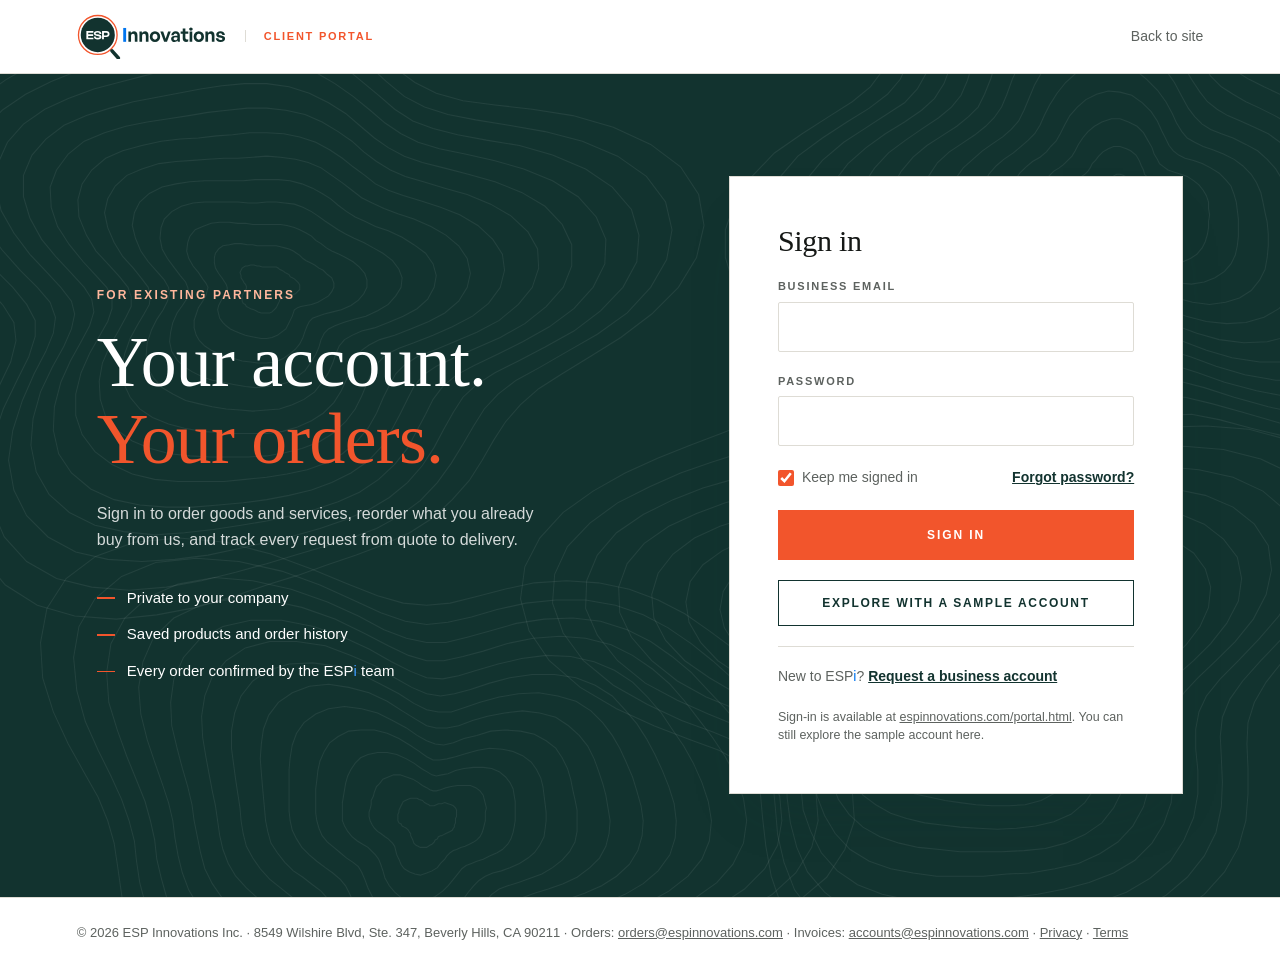
==== commit 393a2c68: "Sync with live site: password reset, payment links, sharing preview, privacy update" ====
--- a/portal.html
+++ b/portal.html
@@ -2,14 +2,15 @@
 <html lang="en">
 <head>
 <meta charset="utf-8">
+<link rel="canonical" href="https://espinnovations.com/portal.html">
 <meta name="viewport" content="width=device-width, initial-scale=1">
 <title>Client Portal — ESP Innovations Inc.</title>
 <meta name="description" content="Sign in to your ESP Innovations business account to place orders for goods and services and reorder products you already buy.">
 <meta name="robots" content="noindex">
 <link rel="preconnect" href="https://api.fontshare.com" crossorigin>
 <link href="https://api.fontshare.com/v2/css?f[]=zodiak@400,700&f[]=switzer@400,500,600&display=swap" rel="stylesheet">
-<link rel="stylesheet" href="style.css">
-<link rel="stylesheet" href="portal.css">
+<link rel="stylesheet" href="style.css?v=20261102b">
+<link rel="stylesheet" href="portal.css?v=20261102b">
 <link rel="icon" type="image/svg+xml" href="assets/brand/icon.svg">
 </head>
 <body class="pp">
@@ -42,12 +43,46 @@
       <h2 class="pp-card-title">Sign in</h2>
       <div class="pfield"><label for="pp-email">Business email</label><input id="pp-email" type="email" autocomplete="username" required></div>
       <div class="pfield"><label for="pp-pass">Password</label><input id="pp-pass" type="password" autocomplete="current-password" required></div>
-      <div class="pc-row"><label class="pc-check"><input type="checkbox" checked> Keep me signed in</label><a href="mailto:orders@espinnovations.com?subject=Client%20portal%20password%20reset">Forgot password?</a></div>
+      <div class="pc-row"><label class="pc-check"><input type="checkbox" id="pp-keep" checked> Keep me signed in</label><a href="#forgot" id="pp-to-forgot">Forgot password?</a></div>
       <button class="btn pc-btn" type="submit">Sign in</button>
       <p class="form-status pc-status" role="status" aria-live="polite"></p>
       <button type="button" class="pp-demo" id="pp-demo">Explore with a sample account</button>
-      <p class="pc-new">New to <span class="espi">ESP<span>i</span></span>? <a href="index.html#contact">Request a business account</a></p>
-      <p class="pp-note">Preview: orders are kept only while this page is open. When the portal goes live, accounts are created by <span class="espi">ESP<span>i</span></span> and orders go straight to our team.</p>
+      <p class="pc-new">New to <span class="espi">ESP<span>i</span></span>? <a href="#request" id="pp-to-request">Request a business account</a></p>
+      <p class="pp-note" id="pp-offline" hidden>Sign-in is available at <a href="https://espinnovations.com/portal.html">espinnovations.com/portal.html</a>. You can still explore the sample account here.</p>
+    </form>
+
+    <form class="portal-card pp-request" id="pp-request" novalidate hidden>
+      <h2 class="pp-card-title">Request a business account</h2>
+      <p class="pp-note">For businesses only. Our team reviews every request, usually within one business day, and emails you when your account is approved.</p>
+      <div class="pfield"><label for="rq-company">Company name</label><input id="rq-company" autocomplete="organization" required maxlength="160"></div>
+      <div class="pfield"><label for="rq-name">Your name</label><input id="rq-name" autocomplete="name" required maxlength="120"></div>
+      <div class="pfield"><label for="rq-email">Business email</label><input id="rq-email" type="email" autocomplete="email" required maxlength="190"></div>
+      <div class="pfield"><label for="rq-phone">Phone (optional)</label><input id="rq-phone" type="tel" autocomplete="tel" maxlength="60"></div>
+      <div class="pfield"><label for="rq-pass">Choose a password</label><input id="rq-pass" type="password" autocomplete="new-password" required minlength="10"><small class="pp-hint">At least 10 characters, with letters and numbers.</small></div>
+      <div class="pfield"><label for="rq-pass2">Confirm password</label><input id="rq-pass2" type="password" autocomplete="new-password" required></div>
+      <div class="pfield"><label for="rq-msg">What does your business need? (optional)</label><textarea id="rq-msg" rows="3" maxlength="2000"></textarea></div>
+      <div class="pp-hp" aria-hidden="true"><label for="rq-website">Website</label><input id="rq-website" tabindex="-1" autocomplete="off"></div>
+      <button class="btn pc-btn" type="submit">Send request</button>
+      <p class="form-status pc-status" role="status" aria-live="polite"></p>
+      <p class="pc-new">Already have an account? <a href="#signin" id="pp-to-signin">Sign in</a></p>
+    </form>
+
+    <form class="portal-card" id="pp-forgot" novalidate hidden>
+      <h2 class="pp-card-title">Reset your password</h2>
+      <p class="pp-note">Enter the email you use to sign in. If it matches an active account, we&rsquo;ll email you a link to choose a new password. The link works for one hour.</p>
+      <div class="pfield"><label for="fg-email">Business email</label><input id="fg-email" type="email" autocomplete="username" required maxlength="190"></div>
+      <button class="btn pc-btn" type="submit">Email me a reset link</button>
+      <p class="form-status pc-status" role="status" aria-live="polite"></p>
+      <p class="pc-new"><a href="#signin" class="pp-back-signin">Back to sign in</a></p>
+    </form>
+
+    <form class="portal-card" id="pp-reset" novalidate hidden>
+      <h2 class="pp-card-title">Choose a new password</h2>
+      <div class="pfield"><label for="rs-pass">New password</label><input id="rs-pass" type="password" autocomplete="new-password" required minlength="10"><small class="pp-hint">At least 10 characters, with letters and numbers.</small></div>
+      <div class="pfield"><label for="rs-pass2">Confirm new password</label><input id="rs-pass2" type="password" autocomplete="new-password" required></div>
+      <button class="btn pc-btn" type="submit">Save new password</button>
+      <p class="form-status pc-status" role="status" aria-live="polite"></p>
+      <p class="pc-new"><a href="#signin" class="pp-back-signin">Back to sign in</a></p>
     </form>
   </div>
 </section>
@@ -69,6 +104,7 @@
     <section class="pp-panel" data-panel="overview">
       <p class="eyebrow">Welcome back</p>
       <h1 class="pp-h" id="pp-hello">Hello.</h1>
+      <p class="pp-alert" id="pp-pw-note" hidden>Your password was set by our team. Please <button type="button" class="pm-link" data-go="account">choose your own password</button>.</p>
       <p class="pp-sub" id="pp-sample-note" hidden>You&rsquo;re viewing a sample account. The company, orders and statuses are examples to show how the portal works.</p>
       <div class="pp-stats">
         <div><span id="st-open">0</span><p>Open orders</p></div>
@@ -79,7 +115,7 @@
         <button type="button" class="pp-q" data-go="order"><b>Place a new order</b><span>Goods and services</span></button>
         <button type="button" class="pp-q" data-go="reorder"><b>Reorder products</b><span>From what you already buy</span></button>
         <button type="button" class="pp-q" data-go="history"><b>Track orders</b><span>Status from quote to delivery</span></button>
-        <button type="button" class="pp-q" data-go="payment"><b>Payment methods</b><span>Cards, ACH, net terms, wire</span></button>
+        <button type="button" class="pp-q" data-go="payment"><b>Payment methods</b><span>Payment links, net terms, wire</span></button>
       </div>
       <h2 class="pp-h2">Recent orders</h2>
       <div id="pp-recent"></div>
@@ -128,6 +164,16 @@
         <button class="btn" type="submit">Save profile</button>
         <p class="form-status pp-ok" role="status" aria-live="polite"></p>
       </form>
+
+      <h2 class="pp-h2" id="pw-h">Change password</h2>
+      <form class="pp-form" id="pp-password" novalidate>
+        <input type="email" autocomplete="username" id="pw-user" hidden>
+        <div class="pfield pf-wide"><label for="pw-cur">Current password</label><input id="pw-cur" type="password" autocomplete="current-password" required></div>
+        <div class="pfield"><label for="pw-new">New password</label><input id="pw-new" type="password" autocomplete="new-password" required minlength="10"><small class="pp-hint">At least 10 characters, with letters and numbers.</small></div>
+        <div class="pfield"><label for="pw-new2">Confirm new password</label><input id="pw-new2" type="password" autocomplete="new-password" required></div>
+        <button class="btn" type="submit">Update password</button>
+        <p class="form-status pp-ok" role="status" aria-live="polite"></p>
+      </form>
     </section>
 
 
@@ -135,63 +181,46 @@
     <section class="pp-panel" data-panel="payment" hidden>
       <p class="eyebrow">Payment methods</p>
       <h1 class="pp-h">How your company pays</h1>
-      <p class="pp-sub">Save the payment methods your company uses, choose a default, and pick one each time you place an order. Nothing is charged when you send an order request; we charge or invoice only after you approve the quote.</p>
+      <p class="pp-sub">Tell us how your company pays, choose a default, and pick one each time you place an order. Nothing is charged when you send an order request; we invoice or send a payment link only after you approve the quote.</p>
       <div class="pm-secure" role="note">
         <svg viewBox="0 0 24 24" width="22" height="22" aria-hidden="true"><path d="M6 10V7a6 6 0 0 1 12 0v3M5 10h14v11H5z" fill="none" stroke="currentColor" stroke-width="1.6"/></svg>
-        <p><b>Secure by design.</b> Card and bank details are encrypted and stored by a PCI-compliant payment processor, not on <span class="espi">ESP<span>i</span></span>&rsquo;s servers. Only the last four digits are ever shown, and your security code is never stored.</p>
+        <p><b>Secure by design.</b> <span class="espi">ESP<span>i</span></span> never asks for card or bank numbers in this portal. Card and ACH payments are made through a secure payment link we send with each approved quote or invoice, handled by a PCI-compliant payment processor.</p>
       </div>
       <div id="pm-list" class="pm-list"></div>
 
       <h2 class="pp-h2">Add a payment method</h2>
       <div class="pm-types" role="tablist" aria-label="Payment type">
-        <button type="button" role="tab" data-pmtype="card" aria-selected="true">Company card</button>
-        <button type="button" role="tab" data-pmtype="ach" aria-selected="false">Bank account (ACH)</button>
+        <button type="button" role="tab" data-pmtype="link" aria-selected="true">Card or ACH (payment link)</button>
         <button type="button" role="tab" data-pmtype="terms" aria-selected="false">Net terms (invoice)</button>
         <button type="button" role="tab" data-pmtype="wire" aria-selected="false">Wire transfer</button>
       </div>
 
-      <form class="pp-form pm-form" id="pm-card" data-pmtype="card" novalidate>
-        <div class="pfield pf-wide"><label for="cc-name">Name on card</label><input id="cc-name" autocomplete="cc-name" required></div>
-        <div class="pfield pf-wide"><label for="cc-num">Card number</label><input id="cc-num" inputmode="numeric" autocomplete="cc-number" placeholder="1234 1234 1234 1234" maxlength="23" required><span class="pm-brand" id="cc-brand" aria-live="polite"></span></div>
-        <div class="pfield"><label for="cc-exp">Expiry (MM/YY)</label><input id="cc-exp" inputmode="numeric" autocomplete="cc-exp" placeholder="MM/YY" maxlength="5" required></div>
-        <div class="pfield"><label for="cc-cvc">Security code</label><input id="cc-cvc" inputmode="numeric" autocomplete="cc-csc" placeholder="CVC" maxlength="4" required></div>
-        <div class="pfield"><label for="cc-zip">Billing ZIP code</label><input id="cc-zip" inputmode="numeric" autocomplete="postal-code" maxlength="10" required></div>
-        <div class="pfield"><label for="cc-label">Nickname (optional)</label><input id="cc-label" placeholder="e.g. Purchasing card"></div>
-        <label class="pm-check pf-wide"><input type="checkbox" id="cc-default"> Make this the default for new orders</label>
-        <button class="btn" type="submit">Save card</button>
-        <p class="form-status pp-ok" role="status" aria-live="polite"></p>
-      </form>
-
-      <form class="pp-form pm-form" id="pm-ach" data-pmtype="ach" novalidate hidden>
-        <div class="pfield pf-wide"><label for="ach-holder">Account holder (company name)</label><input id="ach-holder" autocomplete="organization" required></div>
-        <div class="pfield"><label for="ach-bank">Bank name</label><input id="ach-bank" required></div>
-        <div class="pfield"><label for="ach-type">Account type</label><select id="ach-type"><option>Business checking</option><option>Business savings</option></select></div>
-        <div class="pfield"><label for="ach-routing">Routing number</label><input id="ach-routing" inputmode="numeric" maxlength="9" placeholder="9 digits" required></div>
-        <div class="pfield"><label for="ach-acct">Account number</label><input id="ach-acct" inputmode="numeric" maxlength="17" required></div>
-        <label class="pm-check pf-wide"><input type="checkbox" id="ach-auth" required> I&rsquo;m authorized to use this account, and I authorize ESP Innovations Inc. to debit it for orders I approve.</label>
-        <label class="pm-check pf-wide"><input type="checkbox" id="ach-default"> Make this the default for new orders</label>
-        <button class="btn" type="submit">Save bank account</button>
+      <form class="pp-form pm-form" id="pm-link" data-pmtype="link" novalidate>
+        <p class="pp-fine">Pay each approved quote by card or bank transfer (ACH) through a secure link we email to you. No card or bank numbers are stored here.</p>
+        <div class="pfield"><label for="lk-ap">Send payment links to</label><input id="lk-ap" type="email" autocomplete="email" required></div>
+        <div class="pfield"><label for="lk-via">Preferred way to pay</label><select id="lk-via"><option value="Card">Company card</option><option value="ACH">Bank transfer (ACH)</option></select></div>
+        <label class="pm-check pf-wide"><input type="checkbox" id="lk-default"> Make this the default for new orders</label>
+        <button class="btn" type="submit">Save payment link</button>
         <p class="form-status pp-ok" role="status" aria-live="polite"></p>
       </form>
 
       <form class="pp-form pm-form" id="pm-terms" data-pmtype="terms" novalidate hidden>
         <p class="pp-fine">Ask to be invoiced on payment terms. Our accounts team reviews each request and confirms the terms with you in writing.</p>
         <div class="pfield"><label for="nt-ap">Accounts payable email</label><input id="nt-ap" type="email" autocomplete="email" required></div>
-        <div class="pfield"><label for="nt-terms">Terms requested</label><select id="nt-terms"><option>Net 15</option><option>Net 30</option><option>Net 45</option><option>Net 60</option></select></div>
-        <div class="pfield"><label for="nt-tax">Tax ID / EIN (optional)</label><input id="nt-tax"></div>
+        <div class="pfield"><label for="nt-terms">Terms requested</label><select id="nt-terms"><option>Net 15</option><option selected>Net 30</option><option>Net 45</option><option>Net 60</option></select></div>
+        <div class="pfield"><label for="nt-tax">Tax ID / EIN (optional)</label><input id="nt-tax" maxlength="40"></div>
         <div class="pfield"><label for="nt-po">PO required on invoices?</label><select id="nt-po"><option>Yes</option><option>No</option></select></div>
         <button class="btn" type="submit">Request net terms</button>
         <p class="form-status pp-ok" role="status" aria-live="polite"></p>
       </form>
 
       <form class="pp-form pm-form" id="pm-wire" data-pmtype="wire" novalidate hidden>
-        <p class="pp-fine">Pay each order by bank wire. We send verified wire instructions with your invoice; we never change wire details by email, so always confirm with us by phone before sending funds to new instructions.</p>
+        <p class="pp-fine">Pay each order by bank wire. We send verified wire instructions with your invoice; we never change wire details by email, so always confirm with us before sending funds to new instructions.</p>
         <div class="pfield pf-wide"><label for="wr-ap">Remittance contact email</label><input id="wr-ap" type="email" autocomplete="email" required></div>
         <label class="pm-check pf-wide"><input type="checkbox" id="wr-default"> Make this the default for new orders</label>
         <button class="btn" type="submit">Save wire transfer</button>
         <p class="form-status pp-ok" role="status" aria-live="polite"></p>
       </form>
-      <p class="pp-fine pm-preview-note">Preview portal: card and bank numbers you enter here are checked in your browser and then discarded. Only the type and last four digits are kept, and only until you sign out.</p>
     </section>
 
     <!-- CART -->
@@ -206,7 +235,7 @@
         <fieldset class="pf-wide pm-pick"><legend>Payment method</legend><div id="ck-pay"></div></fieldset>
         <div class="pfield pf-wide"><label for="ck-notes">Notes for the <span class="espi">ESP<span>i</span></span> team</label><textarea id="ck-notes" rows="3" placeholder="Packaging, branding, timing, certifications needed&hellip;"></textarea></div>
         <button class="btn" type="submit">Send order request</button>
-        <p class="pp-fine">The <span class="espi">ESP<span>i</span></span> team reviews every request and replies with a confirmed quote and timeline. Your payment method is used only after you approve the quote. Your email app will open so the request also reaches orders@espinnovations.com.</p>
+        <p class="pp-fine">The <span class="espi">ESP<span>i</span></span> team reviews every request and replies with a confirmed quote and timeline. Your payment method is used only after you approve the quote.</p>
       </form>
     </section>
   </div>
@@ -220,6 +249,6 @@
   <p>&copy; <span id="year">2026</span> ESP Innovations Inc. &middot; 8549 Wilshire Blvd, Ste. 347, Beverly Hills, CA 90211 &middot; Orders: <a href="mailto:orders@espinnovations.com">orders@espinnovations.com</a> &middot; Invoices: <a href="mailto:accounts@espinnovations.com">accounts@espinnovations.com</a> &middot; <a href="privacy.html">Privacy</a> &middot; <a href="terms.html">Terms</a></p>
 </footer>
 
-<script src="portal.js" defer></script>
+<script src="portal.js?v=20261102c" defer></script>
 </body>
 </html>
--- a/style.css
+++ b/style.css
@@ -263,6 +263,10 @@
 .pm-gallery{background:#fff;padding:24px;display:flex;flex-direction:column;gap:14px;min-width:0}
 .pm-stage{position:relative;height:min(62vh,600px);display:flex;align-items:center;justify-content:center;background:#fff}
 .pm-main{max-width:100%;max-height:100%;object-fit:contain}
+.pm-video{width:100%;height:100%;max-height:100%;object-fit:contain;background:#000}
+.pm-main[hidden],.pm-video[hidden]{display:none!important}
+.pm-thumbs button.pm-thumb-video{position:relative}
+.pm-thumbs button.pm-thumb-video::after{content:"";position:absolute;left:50%;top:50%;width:0;height:0;margin:-9px 0 0 -6px;border-left:16px solid #fff;border-top:9px solid transparent;border-bottom:9px solid transparent;filter:drop-shadow(0 1px 3px rgba(0,0,0,.6))}
 .pm-nav{position:absolute;top:50%;transform:translateY(-50%);width:44px;height:44px;border:0;background:rgba(18,51,47,.88);color:#fff;font-size:20px;cursor:pointer}
 .pm-nav:hover{background:var(--accent)}
 .pm-prev{left:0}.pm-next{right:0}
--- a/portal.css
+++ b/portal.css
@@ -218,3 +218,58 @@
 .pm-types button{font:600 12px var(--sans);letter-spacing:.14em;text-transform:uppercase;background:none;border:0;padding:12px 18px;min-height:44px;cursor:pointer}
 .pm-types button[aria-selected=true]{background:var(--ink);color:#fff}
 @media (max-width:700px){.pm-types{display:grid;grid-template-columns:1fr 1fr;width:100%}.pm-types button{padding:12px 8px;letter-spacing:.08em}}
+
+/* live portal additions */
+.pp-request .pfield small.pp-hint,.pp-hint{display:block;font-size:12px;color:var(--muted);margin-top:4px}
+.pp-hp{position:absolute;left:-9999px;width:1px;height:1px;overflow:hidden}
+.pp-alert{margin-top:16px;background:#fdeee8;border-left:3px solid var(--accent);padding:12px 16px;font-size:14px;max-width:640px}
+.pp-alert .pm-link{font-size:inherit}
+.pp-msg{margin-top:14px;background:#e7efe9;border-left:3px solid var(--green);padding:12px 16px;font-size:14px;white-space:pre-line}
+.pp-msg b{display:block;font:600 11px var(--sans);letter-spacing:.14em;text-transform:uppercase;color:var(--green);margin-bottom:4px}
+.pp-paybar{margin-top:14px;display:flex;align-items:center;justify-content:space-between;gap:12px;flex-wrap:wrap;background:#eef3fb;border-left:3px solid #1f5fbf;padding:12px 16px;font-size:14px}
+.pp-status.s5{background:#eee;color:#555}
+.pp-loading{color:var(--muted);font-size:14px;padding:12px 0}
+
+/* admin */
+.ad-stats button{font:inherit;text-align:left;cursor:pointer;background:#fff;border:0;padding:22px;color:inherit}
+.ad-stats button:hover{background:#f6f8f6}
+.ad-stats{grid-template-columns:repeat(4,1fr)}
+.ad-tools{display:grid;grid-template-columns:260px 1fr;gap:16px;margin:24px 0 18px;max-width:760px}
+.ad-card{background:#fff;border:1px solid var(--line);margin-bottom:12px}
+.ad-card>summary{list-style:none;cursor:pointer;display:grid;grid-template-columns:1fr auto;gap:12px;align-items:center;padding:18px 22px}
+.ad-card>summary::-webkit-details-marker{display:none}
+.ad-card>summary h3{font-family:var(--sans);font-weight:600;font-size:16px}
+.ad-card>summary p{font-size:13px;color:var(--muted);margin-top:2px}
+.ad-card[open]>summary{border-bottom:1px solid var(--line)}
+.ad-body{padding:20px 22px;display:grid;gap:18px}
+.ad-kv{display:grid;grid-template-columns:150px 1fr;gap:6px 16px;font-size:14px}
+.ad-kv dt{color:var(--muted)}
+.ad-kv dd{margin:0;white-space:pre-line;overflow-wrap:anywhere}
+.ad-users{display:grid;gap:8px}
+.ad-user{display:flex;flex-wrap:wrap;gap:8px 14px;align-items:center;border:1px solid var(--line);padding:10px 14px;font-size:14px}
+.ad-user b{font-weight:600}
+.ad-user small{color:var(--muted)}
+.ad-user .ad-acts{margin-left:auto;display:flex;gap:4px;flex-wrap:wrap}
+.ad-req{background:#fdeee8;border-left:3px solid var(--accent);padding:10px 14px;font-size:14px;white-space:pre-line}
+.ad-add{margin:6px 0 22px;background:#fff;border:1px solid var(--line)}
+.ad-add>summary{cursor:pointer;padding:14px 18px;font-weight:600;color:var(--green)}
+.ad-add .pp-form{padding:4px 18px 18px}
+.ad-gen{align-self:end}
+.ad-tag{font:600 10.5px var(--sans);letter-spacing:.12em;text-transform:uppercase;padding:5px 8px;background:#eee;color:#555}
+.ad-tag.pending{background:#fdeee8;color:#a3360f}
+.ad-tag.active{background:#e7efe9;color:var(--green)}
+.ad-tag.disabled,.ad-tag.declined{background:#eee;color:#777}
+.ad-offline{grid-column:1/-1}
+@media (max-width:900px){.ad-stats{grid-template-columns:repeat(2,1fr)}.ad-tools{grid-template-columns:1fr}.ad-kv{grid-template-columns:1fr}}
+.pp-msg b .espi>span,.pp-h2 .espi>span,.eyebrow .espi>span{text-transform:none}
+
+/* admin traffic */
+.ad-bars{display:flex;align-items:flex-end;gap:3px;height:140px;margin-top:16px;padding:8px;background:#fff;border:1px solid var(--line)}
+.ad-bars span{flex:1;min-height:2px;background:var(--green);opacity:.85}
+.ad-tgrid{display:grid;grid-template-columns:repeat(3,1fr);gap:24px}
+.ad-tlist{list-style:none;margin:12px 0 0;padding:0;border:1px solid var(--line);background:#fff}
+.ad-tlist li{display:flex;justify-content:space-between;gap:12px;padding:10px 14px;border-top:1px solid var(--line);font-size:14px}
+.ad-tlist li:first-child{border-top:0}
+.ad-tlist span{overflow-wrap:anywhere}
+.ad-tlist b{font-variant-numeric:tabular-nums}
+@media (max-width:860px){.ad-tgrid{grid-template-columns:1fr}}
